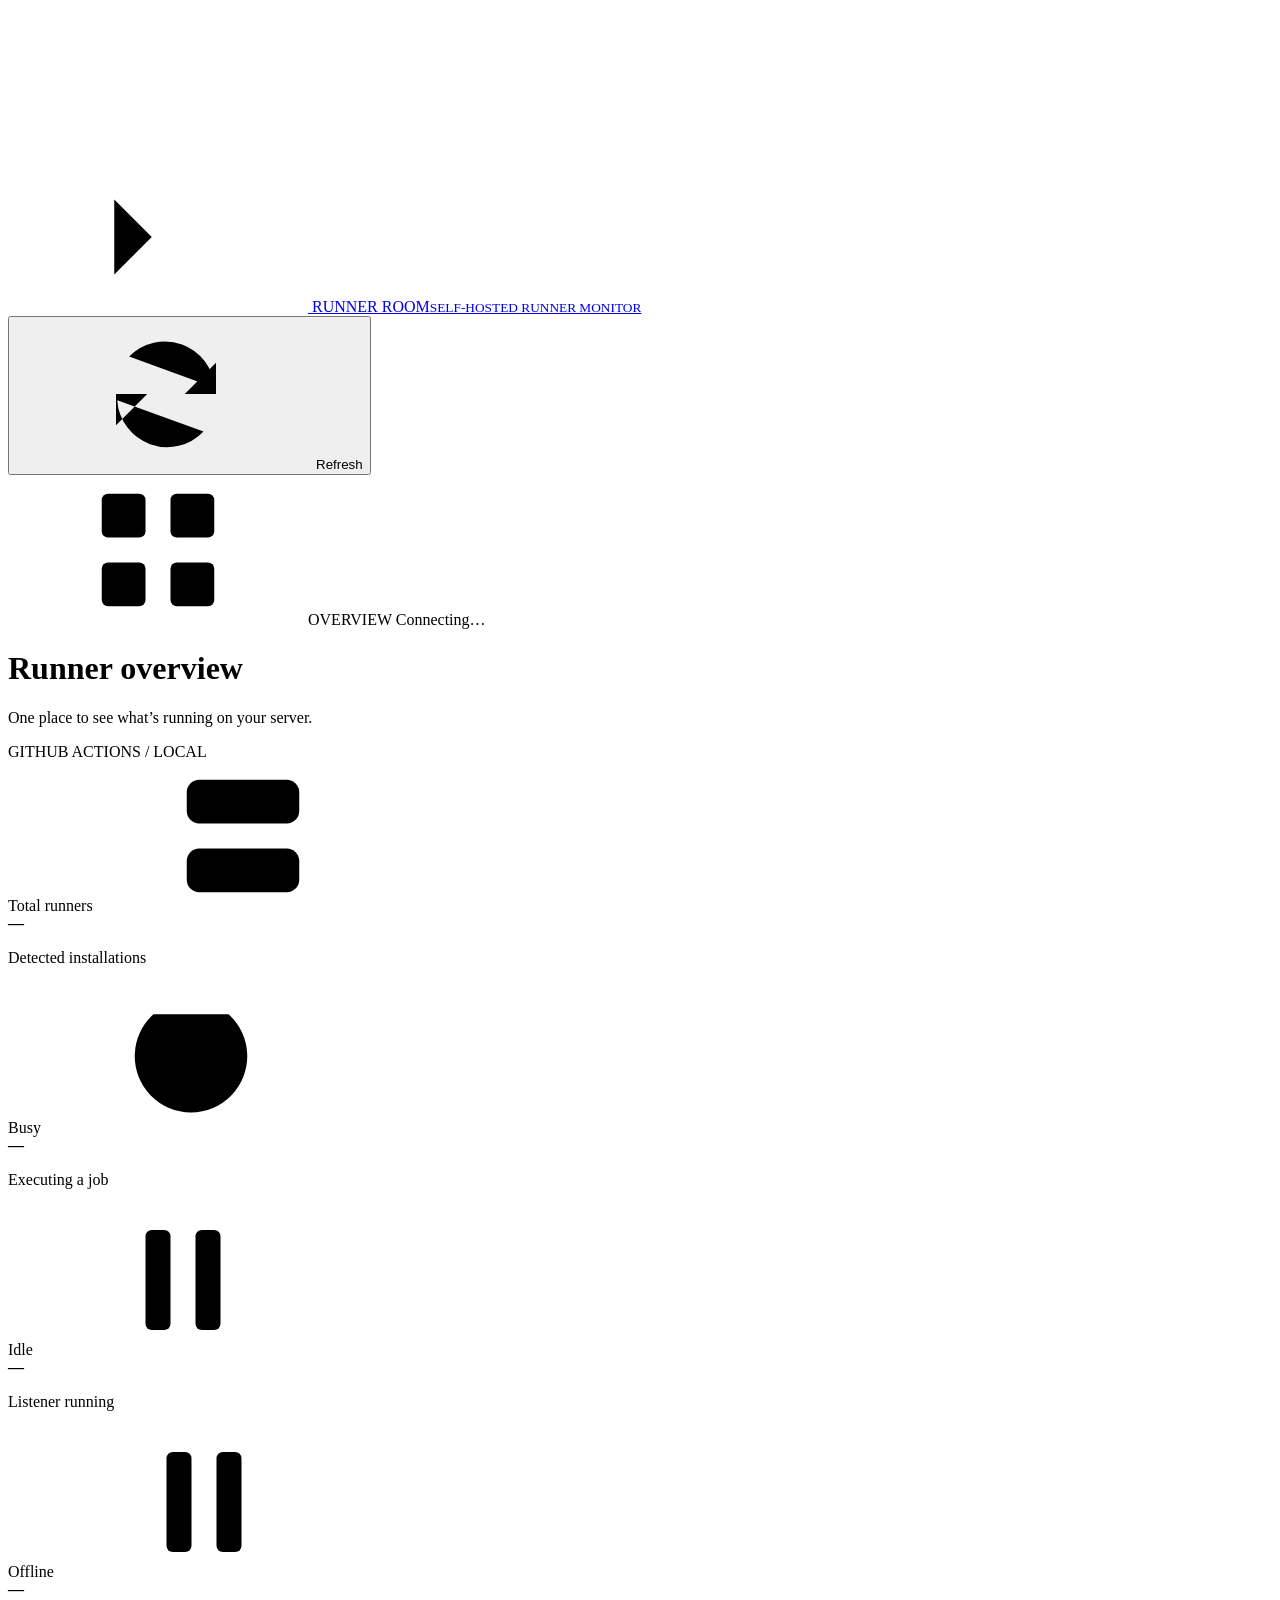
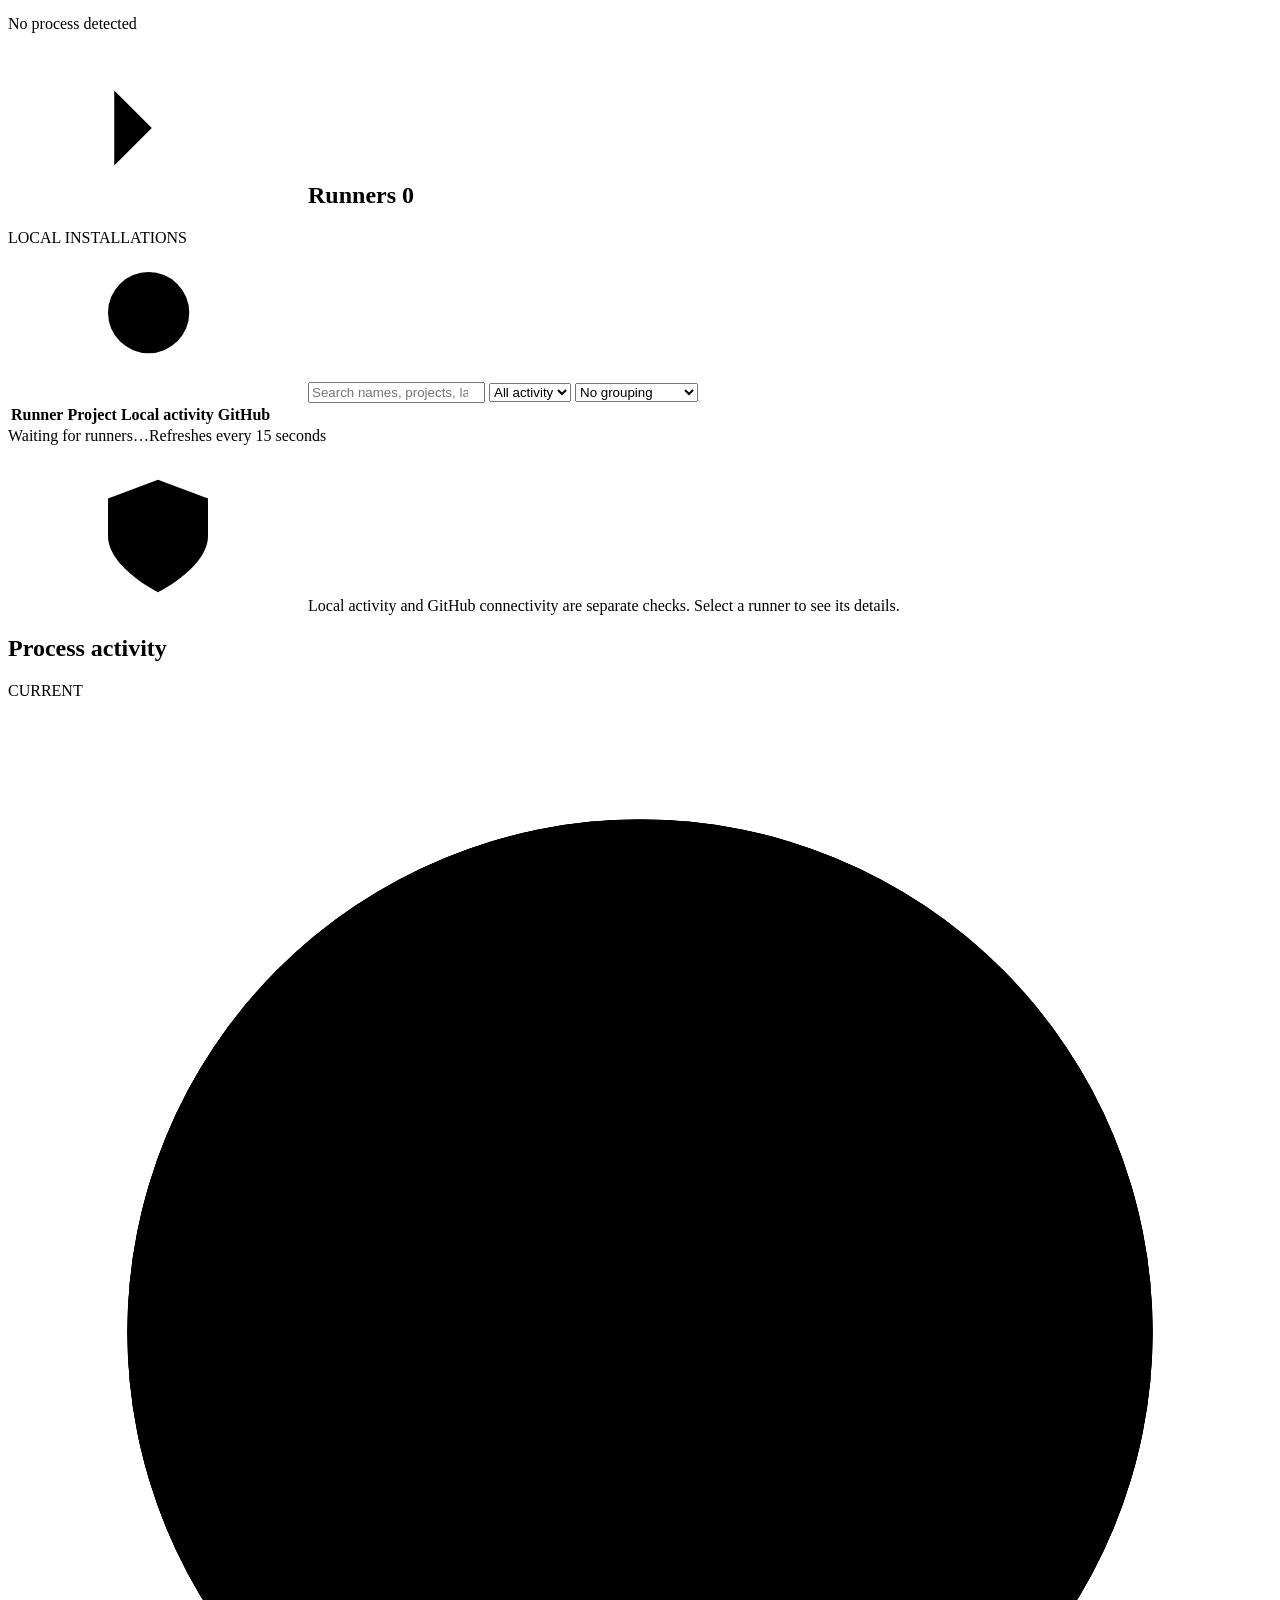
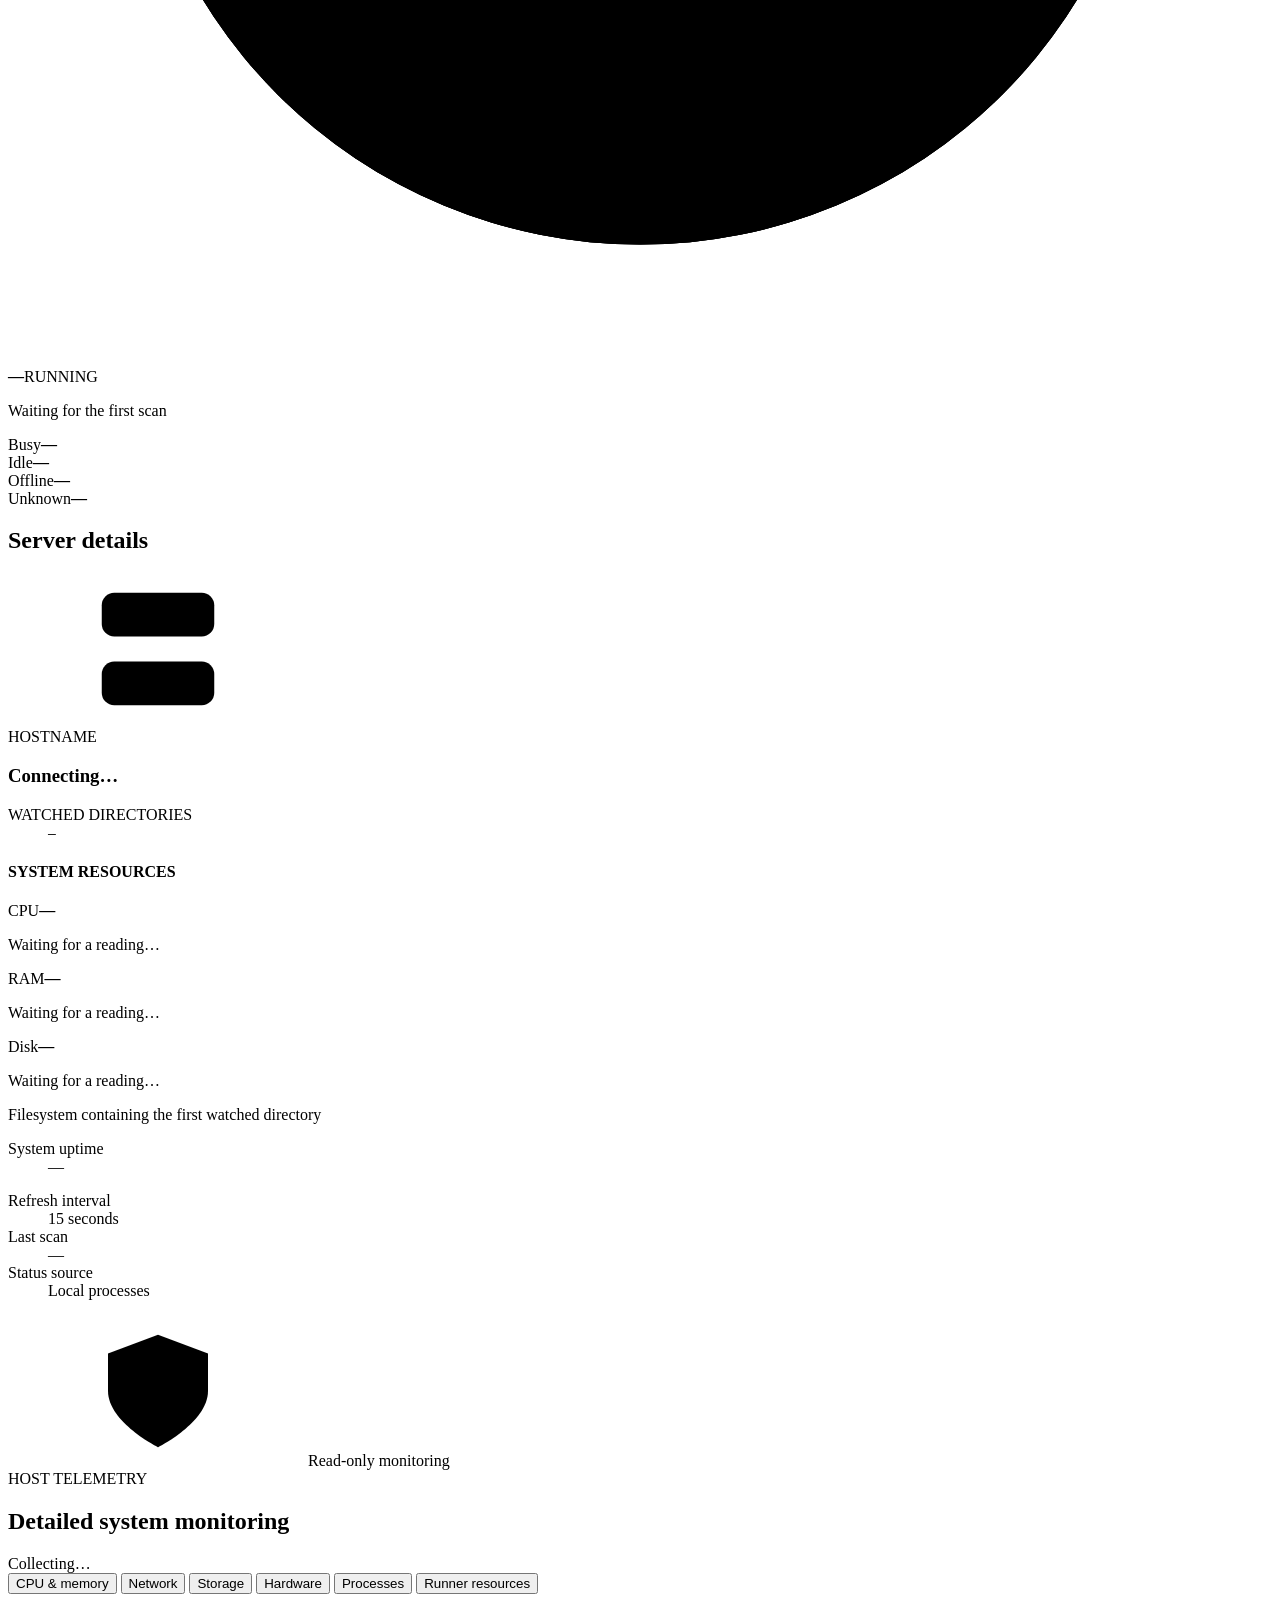
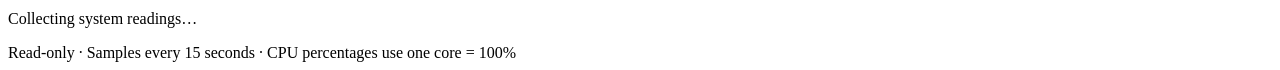
==== wwwroot/index.html @ eabfc3e0 "Detailed system monitoring" ====
<!doctype html>
<html lang="en" data-theme="dark">
<head>
  <meta charset="utf-8">
  <meta name="viewport" content="width=device-width, initial-scale=1">
  <title>Runner Room</title>
  <link rel="icon" href="data:image/svg+xml,%3Csvg xmlns='http://www.w3.org/2000/svg' viewBox='0 0 32 32'%3E%3Crect width='32' height='32' rx='6' fill='%232c8cff'/%3E%3Cpath d='m9 10 6 6-6 6m8 0h7' fill='none' stroke='white' stroke-width='2'/%3E%3C/svg%3E">
  <script src="/theme.js"></script>
  <link rel="stylesheet" href="/app.css">
  <script src="/app.js" defer></script>
</head>
<body>
  <svg class="icon-definitions" aria-hidden="true" xmlns="http://www.w3.org/2000/svg">
    <symbol id="icon-terminal" viewBox="0 0 24 24"><path d="m5 6 6 6-6 6m9 0h5"/></symbol>
    <symbol id="icon-grid" viewBox="0 0 24 24"><rect x="3" y="3" width="7" height="7" rx="1"/><rect x="14" y="3" width="7" height="7" rx="1"/><rect x="3" y="14" width="7" height="7" rx="1"/><rect x="14" y="14" width="7" height="7" rx="1"/></symbol>
    <symbol id="icon-server" viewBox="0 0 24 24"><rect x="3" y="3" width="18" height="7" rx="2"/><rect x="3" y="14" width="18" height="7" rx="2"/><path d="M7 6.5h.01M7 17.5h.01M16 6.5h2m-2 11h2"/></symbol>
    <symbol id="icon-power" viewBox="0 0 24 24"><path d="M12 2v10m-6-7a9 9 0 1 0 12 0"/></symbol>
    <symbol id="icon-pause" viewBox="0 0 24 24"><rect x="6" y="4" width="4" height="16" rx="1"/><rect x="14" y="4" width="4" height="16" rx="1"/></symbol>
    <symbol id="icon-refresh" viewBox="0 0 24 24"><path d="M20 7v5h-5M4 17v-5h5M6.1 6a8 8 0 0 1 13.7 5M4.2 13A8 8 0 0 0 18 18"/></symbol>
    <symbol id="icon-search" viewBox="0 0 24 24"><circle cx="10.5" cy="10.5" r="6.5"/><path d="m16 16 5 5"/></symbol>
    <symbol id="icon-shield" viewBox="0 0 24 24"><path d="m12 3 8 3v6c0 5-8 9-8 9s-8-4-8-9V6l8-3Z"/><path d="m8 12 3 3 5-6"/></symbol>
    <symbol id="icon-sun" viewBox="0 0 24 24"><circle cx="12" cy="12" r="4"/><path d="M12 2v2m0 16v2M2 12h2m16 0h2M5 5l1.5 1.5m11 11L19 19M5 19l1.5-1.5m11-11L19 5"/></symbol>
    <symbol id="icon-moon" viewBox="0 0 24 24"><path d="M20.5 13A8.5 8.5 0 0 1 11 3.5 8.5 8.5 0 1 0 20.5 13Z"/></symbol>
  </svg>
  <header class="topbar">
    <a class="brand" href="/" aria-label="Runner Room home">
      <span class="brand-mark"><svg class="icon" aria-hidden="true"><use href="#icon-terminal"/></svg></span>
      <span>RUNNER ROOM<small>SELF-HOSTED RUNNER MONITOR</small></span>
    </a>
    <div class="topbar-actions">
      <button id="theme-toggle" class="theme-toggle" type="button" hidden>
        <svg class="icon sun" aria-hidden="true"><use href="#icon-sun"/></svg>
        <svg class="icon moon" aria-hidden="true"><use href="#icon-moon"/></svg>
        <span id="theme-label">Light theme</span>
      </button>
      <button id="refresh" class="primary-button" type="button"><svg class="icon" aria-hidden="true"><use href="#icon-refresh"/></svg>Refresh</button>
    </div>
  </header>
  <div class="workspace-bar">
    <span class="workspace-tab"><svg class="icon" aria-hidden="true"><use href="#icon-grid"/></svg>OVERVIEW</span>
    <span class="connection"><i class="dot unknown" id="connection-dot" aria-hidden="true"></i><span id="connection">Connecting…</span></span>
  </div>
  <main>
    <div id="demo" class="notice demo" hidden><strong>DEMO PREVIEW</strong><span>Sample data. Your server will show its own runners here.</span></div>
    <div class="page-heading"><div><h1>Runner overview</h1><p>One place to see what’s running on your server.</p></div><span class="scope-label">GITHUB ACTIONS / LOCAL</span></div>
    <div id="message" class="notice" role="status" hidden></div>
    <div class="dashboard-grid">
      <div class="main-column">
        <section class="summary" aria-label="Runner counts">
          <article class="metric total-metric"><div class="metric-heading"><span>Total runners</span><svg class="icon" aria-hidden="true"><use href="#icon-server"/></svg></div><strong id="total">—</strong><p>Detected installations</p><span class="metric-accent" aria-hidden="true"></span></article>
          <article class="metric busy-metric"><div class="metric-heading"><span>Busy</span><svg class="icon" aria-hidden="true"><use href="#icon-power"/></svg></div><strong id="busy">—</strong><p><i class="dot busy" aria-hidden="true"></i>Executing a job</p><span class="metric-accent" aria-hidden="true"></span></article>
          <article class="metric on-metric"><div class="metric-heading"><span>Idle</span><svg class="icon" aria-hidden="true"><use href="#icon-pause"/></svg></div><strong id="idle">—</strong><p><i class="dot idle" aria-hidden="true"></i>Listener running</p><span class="metric-accent" aria-hidden="true"></span></article>
          <article class="metric off-metric"><div class="metric-heading"><span>Offline</span><svg class="icon" aria-hidden="true"><use href="#icon-pause"/></svg></div><strong id="offline">—</strong><p><i class="dot offline" aria-hidden="true"></i>No process detected</p><span class="metric-accent" aria-hidden="true"></span></article>
        </section>
        <section class="panel runner-panel" aria-labelledby="runners-title">
          <div class="panel-heading"><h2 id="runners-title"><svg class="icon" aria-hidden="true"><use href="#icon-terminal"/></svg>Runners <span id="count" class="count">0</span></h2><span class="panel-caption">LOCAL INSTALLATIONS</span></div>
          <div class="table-toolbar">
            <label class="search"><svg class="icon" aria-hidden="true"><use href="#icon-search"/></svg><input id="search" type="search" aria-label="Search runners" placeholder="Search names, projects, labels…" autocomplete="off"></label>
            <select id="status-filter" aria-label="Filter runners by status"><option value="all">All activity</option><option value="busy">Busy</option><option value="idle">Idle</option><option value="offline">Offline</option><option value="unknown">Unknown</option></select>
            <select id="group-by" aria-label="Group runners"><option value="none">No grouping</option><option value="repository">By repository</option><option value="organization">By organization</option><option value="host">By machine</option><option value="group">By custom group</option><option value="runnerGroup">By runner group</option></select>
          </div>
          <div class="table-wrap"><table><thead><tr><th scope="col">Runner</th><th scope="col" class="target-column">Project</th><th scope="col">Local activity</th><th scope="col">GitHub</th></tr></thead><tbody id="runners"></tbody></table></div>
          <div id="empty" class="empty" hidden><svg class="icon" aria-hidden="true"><use href="#icon-search"/></svg><h3 id="empty-title">No runners yet</h3><p id="empty-description"></p></div>
          <div class="table-footer"><span id="visible-count">Waiting for runners…</span><span>Refreshes every 15 seconds</span></div>
        </section>
        <p class="status-note"><svg class="icon" aria-hidden="true"><use href="#icon-shield"/></svg>Local activity and GitHub connectivity are separate checks. Select a runner to see its details.</p>
      </div>
      <aside class="side-column" aria-label="Status and server details">
        <section class="panel activity-panel" aria-labelledby="activity-title">
          <div class="panel-heading"><h2 id="activity-title">Process activity</h2><span class="panel-caption">CURRENT</span></div>
          <div class="activity-body">
            <div id="activity-ring" class="activity-ring" role="img" aria-label="Waiting for runner status">
              <svg viewBox="0 0 180 180" aria-hidden="true"><circle class="ring-track" cx="90" cy="90" r="73"/><circle id="ring-on" class="ring-on" cx="90" cy="90" r="73" pathLength="100" stroke-dasharray="0 100"/><circle id="ring-unknown" class="ring-unknown" cx="90" cy="90" r="73" pathLength="100" stroke-dasharray="0 100"/></svg>
              <div class="ring-value"><strong id="activity-percent">—</strong><span>RUNNING</span></div>
            </div>
            <p id="activity-caption">Waiting for the first scan</p>
          </div>
          <div class="status-legend"><div><span><i class="dot busy" aria-hidden="true"></i>Busy</span><strong id="legend-busy">—</strong></div><div><span><i class="dot idle" aria-hidden="true"></i>Idle</span><strong id="legend-idle">—</strong></div><div><span><i class="dot offline" aria-hidden="true"></i>Offline</span><strong id="legend-offline">—</strong></div><div><span><i class="dot unknown" aria-hidden="true"></i>Unknown</span><strong id="legend-unknown">—</strong></div></div>
        </section>
        <section class="panel server-panel" aria-labelledby="server-title">
          <div class="panel-heading"><h2 id="server-title">Server details</h2><svg class="icon" aria-hidden="true"><use href="#icon-server"/></svg></div>
          <div class="server-body">
            <span class="field-label">HOSTNAME</span><h3 id="host">Connecting…</h3>
            <dl><div class="directory-field"><dt>WATCHED DIRECTORIES</dt><dd><code id="root">—</code></dd></div></dl>
            <section class="system-info" aria-labelledby="system-title">
              <h4 id="system-title">SYSTEM RESOURCES</h4>
              <div class="resource">
                <div class="resource-heading"><span>CPU</span><strong id="cpu-value">—</strong></div>
                <progress id="cpu-meter" max="100" value="0" aria-label="CPU usage" hidden></progress>
                <p id="cpu-detail">Waiting for a reading…</p>
              </div>
              <div class="resource">
                <div class="resource-heading"><span>RAM</span><strong id="memory-value">—</strong></div>
                <progress id="memory-meter" max="100" value="0" aria-label="RAM usage" hidden></progress>
                <p id="memory-detail">Waiting for a reading…</p>
              </div>
              <div class="resource">
                <div class="resource-heading"><span>Disk</span><strong id="disk-value">—</strong></div>
                <progress id="disk-meter" max="100" value="0" aria-label="Disk usage" hidden></progress>
                <p id="disk-detail">Waiting for a reading…</p>
                <p id="disk-available"></p>
                <span class="resource-note">Filesystem containing the first watched directory</span>
              </div>
              <dl><div><dt>System uptime</dt><dd id="system-uptime">—</dd></div></dl>
            </section>
            <dl class="monitor-details"><div><dt>Refresh interval</dt><dd>15 seconds</dd></div><div><dt>Last scan</dt><dd id="updated">—</dd></div><div><dt>Status source</dt><dd>Local processes</dd></div></dl>
          </div>
          <div class="server-footer"><svg class="icon" aria-hidden="true"><use href="#icon-shield"/></svg>Read-only monitoring</div>
        </section>
      </aside>
    </div>
    <section class="panel monitoring-panel" aria-labelledby="monitoring-title">
      <div class="panel-heading"><div><span class="field-label">HOST TELEMETRY</span><h2 id="monitoring-title">Detailed system monitoring</h2></div><span id="monitoring-checked" class="panel-caption">Collecting…</span></div>
      <div class="monitor-tabs" role="tablist" aria-label="System metrics">
        <button type="button" role="tab" id="tab-cpu" aria-controls="monitor-cpu" aria-selected="true" data-monitor-tab="cpu">CPU &amp; memory</button>
        <button type="button" role="tab" id="tab-network" aria-controls="monitor-network" aria-selected="false" tabindex="-1" data-monitor-tab="network">Network</button>
        <button type="button" role="tab" id="tab-storage" aria-controls="monitor-storage" aria-selected="false" tabindex="-1" data-monitor-tab="storage">Storage</button>
        <button type="button" role="tab" id="tab-hardware" aria-controls="monitor-hardware" aria-selected="false" tabindex="-1" data-monitor-tab="hardware">Hardware</button>
        <button type="button" role="tab" id="tab-processes" aria-controls="monitor-processes" aria-selected="false" tabindex="-1" data-monitor-tab="processes">Processes</button>
        <button type="button" role="tab" id="tab-runner-resources" aria-controls="monitor-runner-resources" aria-selected="false" tabindex="-1" data-monitor-tab="runner-resources">Runner resources</button>
      </div>
      <p id="monitoring-warning" class="monitor-warning" role="status" hidden></p>
      <div id="monitor-cpu" class="monitor-content" role="tabpanel" aria-labelledby="tab-cpu"><p class="detail-hint">Collecting system readings…</p></div>
      <div id="monitor-network" class="monitor-content" role="tabpanel" aria-labelledby="tab-network" hidden></div>
      <div id="monitor-storage" class="monitor-content" role="tabpanel" aria-labelledby="tab-storage" hidden></div>
      <div id="monitor-hardware" class="monitor-content" role="tabpanel" aria-labelledby="tab-hardware" hidden></div>
      <div id="monitor-processes" class="monitor-content" role="tabpanel" aria-labelledby="tab-processes" hidden>
        <div class="process-controls"><label>View <select id="process-view"><option value="applications">Applications</option><option value="processes">Individual processes</option></select></label><label>Sort by <select id="process-sort"><option value="cpu">CPU</option><option value="memory">RAM</option></select></label></div>
        <div id="process-readings"></div>
      </div>
      <div id="monitor-runner-resources" class="monitor-content" role="tabpanel" aria-labelledby="tab-runner-resources" hidden></div>
      <div class="table-footer">Read-only · Samples every 15 seconds · CPU percentages use one core = 100%</div>
    </section>
  </main>
  <dialog id="log-dialog" aria-labelledby="log-title">
    <div class="log-heading"><div><span class="field-label">RUNNER DIAGNOSTICS</span><h2 id="log-title">Runner logs</h2></div><button id="log-close" type="button" class="secondary-button" aria-label="Close logs">Close ✕</button></div>
    <p class="detail-hint log-description">Local listener and worker diagnostics. Multiline payloads are omitted and common secrets are masked. Review before sharing.</p>
    <div class="log-toolbar">
      <label class="log-file-label">Log file<select id="log-file"><option value="">Follow current / latest</option></select></label>
      <label>Search<input id="log-search" type="search" placeholder="Find in this excerpt…"></label>
      <label>Level<select id="log-level"><option value="all">All levels</option><option value="warnings">Warnings + errors</option><option value="ERR">Errors</option></select></label>
    </div>
    <div class="log-actions"><button id="log-pause" type="button" class="secondary-button" aria-pressed="false">Pause updates</button><button id="log-refresh" type="button" class="secondary-button">Refresh logs</button><label class="log-follow"><input id="log-follow" type="checkbox" checked> Follow latest lines</label><button id="log-download" type="button" class="secondary-button">Download excerpt</button></div>
    <p id="log-status" class="detail-hint" role="status"></p>
    <div id="log-output" class="log-output" tabindex="0" role="region" aria-label="Diagnostic log excerpt"></div>
    <p id="log-note" class="detail-hint"></p>
  </dialog>
  <script src="/logs.js" defer></script>
  <script src="/monitoring.js" defer></script>
</body>
</html>
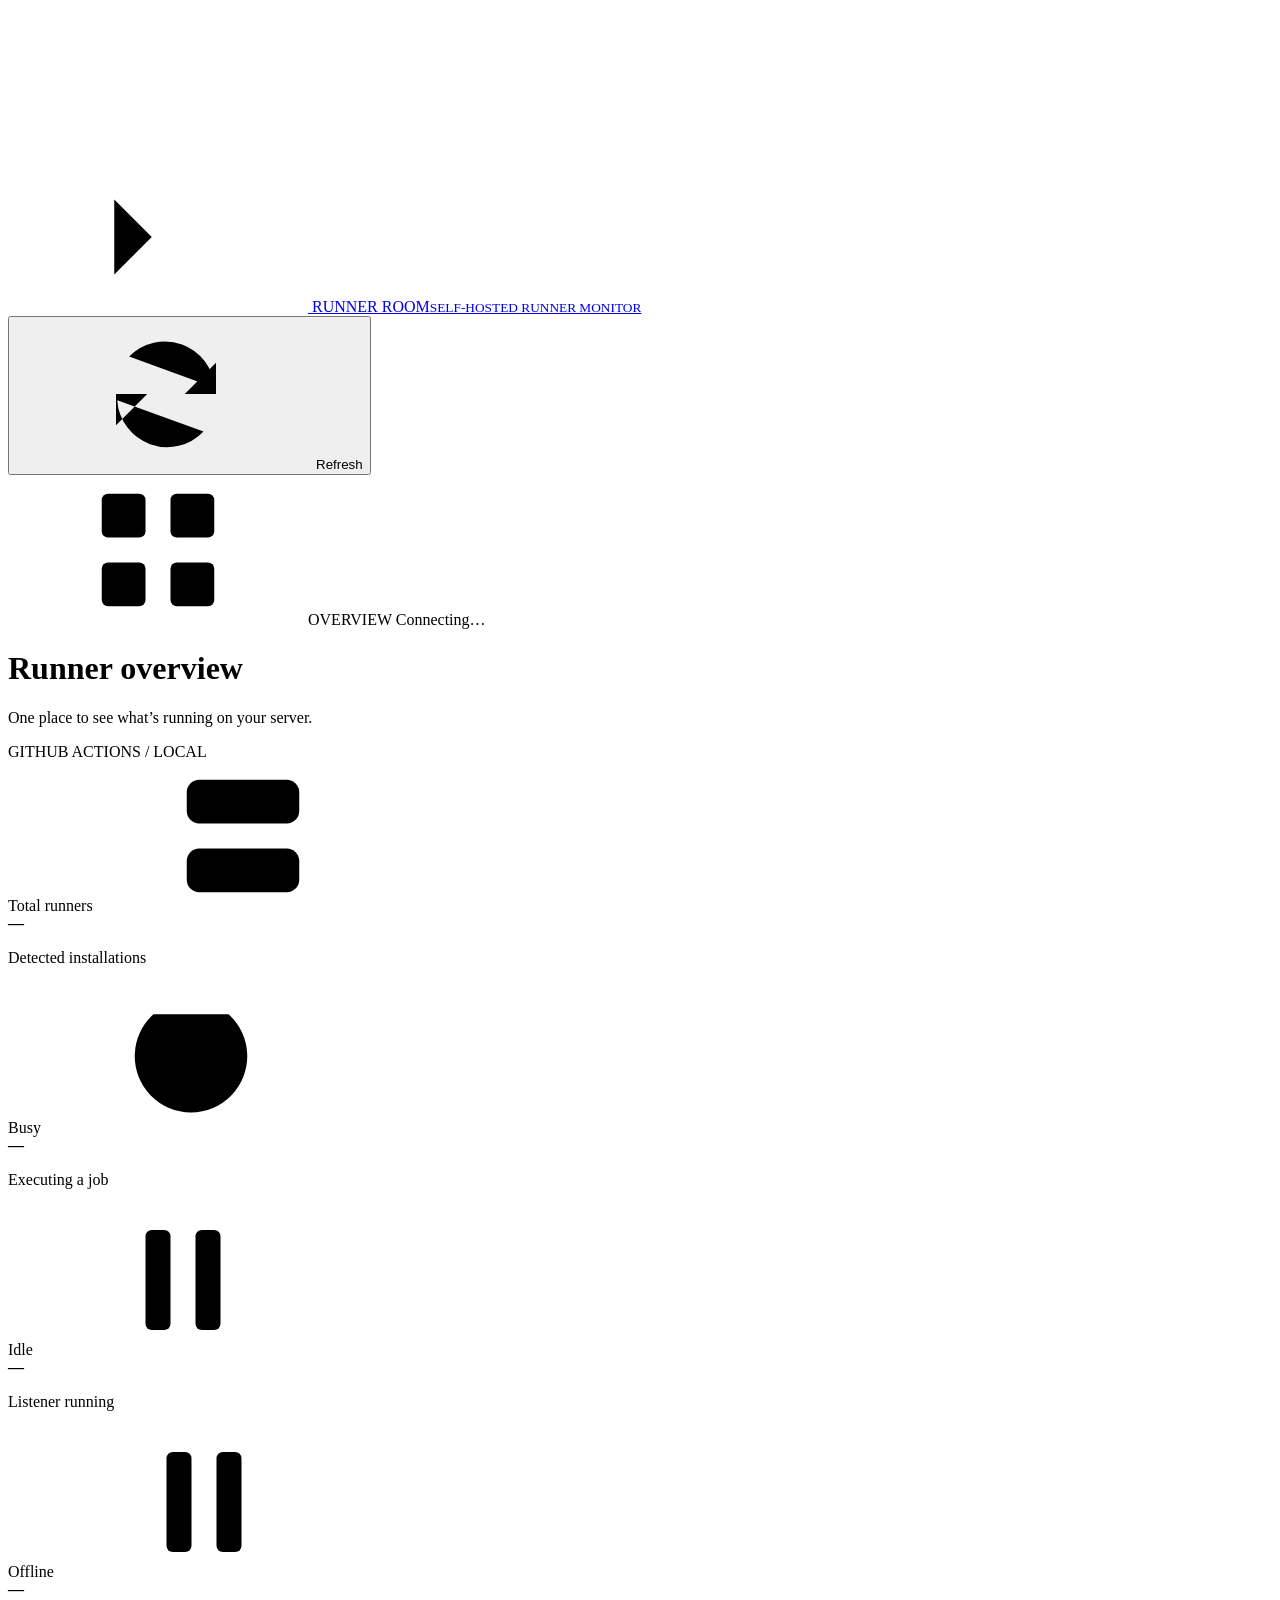
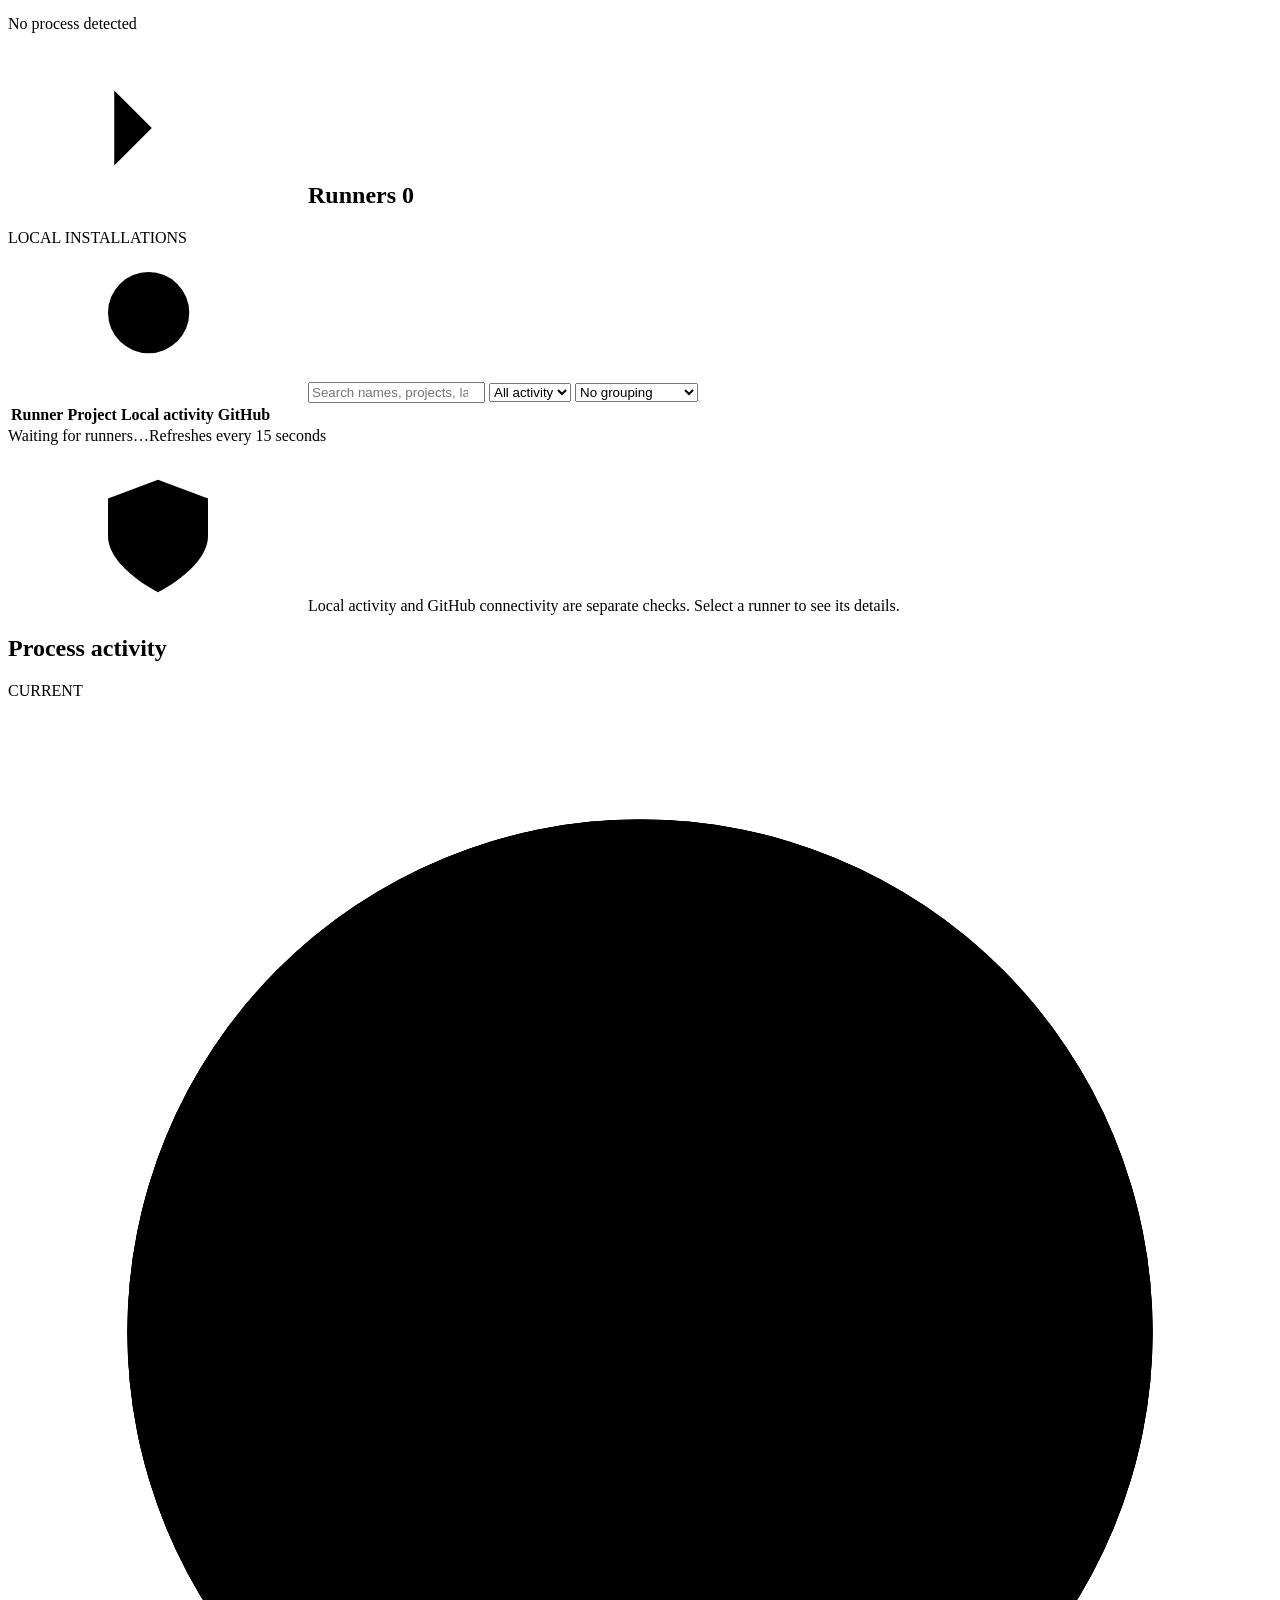
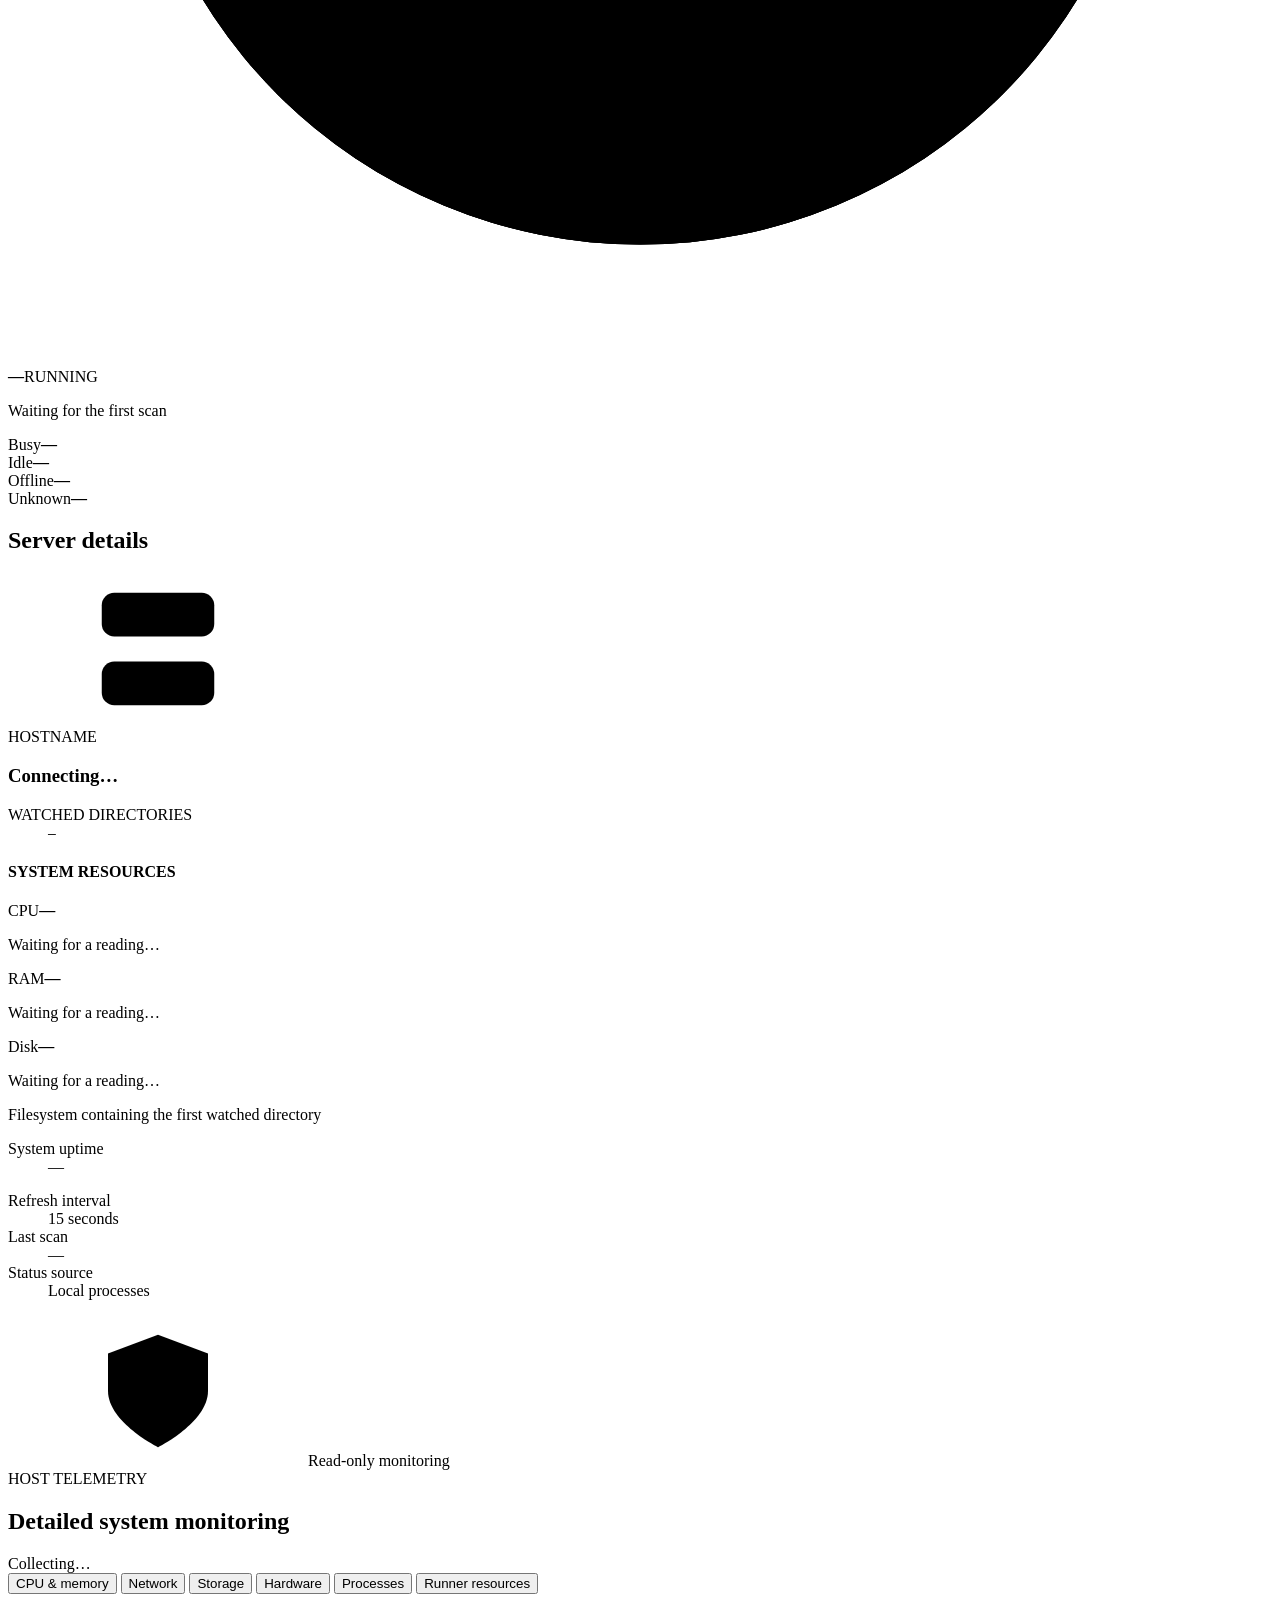
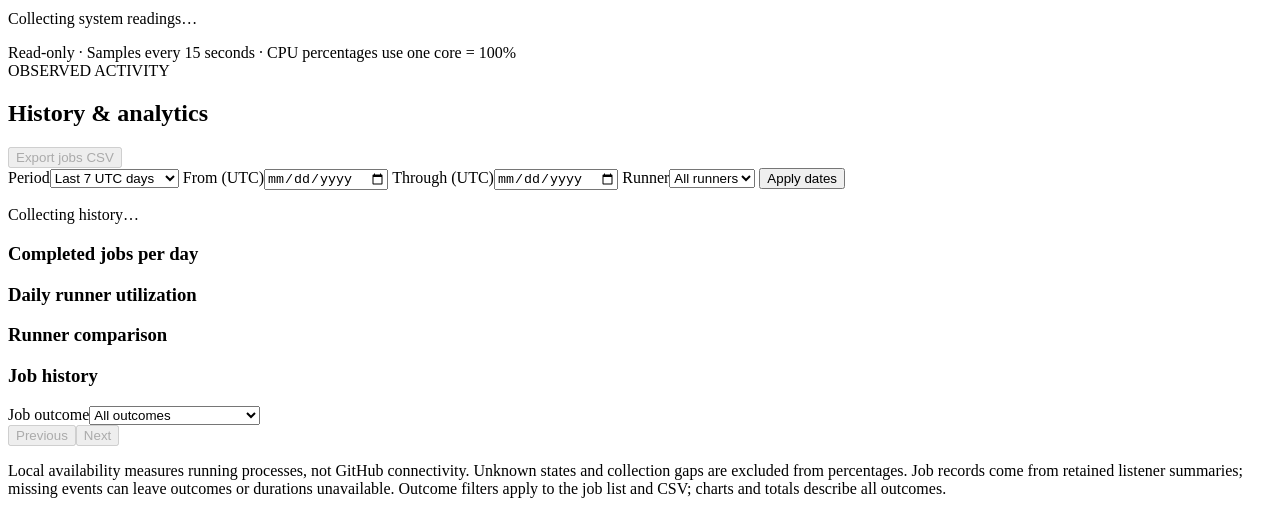
==== commit db0ad54d: "History and analytics" ====
--- a/wwwroot/index.html
+++ b/wwwroot/index.html
@@ -131,6 +131,27 @@
       <div id="monitor-runner-resources" class="monitor-content" role="tabpanel" aria-labelledby="tab-runner-resources" hidden></div>
       <div class="table-footer">Read-only · Samples every 15 seconds · CPU percentages use one core = 100%</div>
     </section>
+    <section class="panel analytics-panel" aria-labelledby="analytics-title">
+      <div class="panel-heading"><div><span class="field-label">OBSERVED ACTIVITY</span><h2 id="analytics-title">History &amp; analytics</h2></div><button id="history-export" class="secondary-button" type="button" disabled>Export jobs CSV</button></div>
+      <form id="history-controls" class="history-controls">
+        <label>Period<select id="history-period"><option value="7">Last 7 UTC days</option><option value="1">Today (UTC)</option><option value="30">Last 30 UTC days</option><option value="custom">Custom</option></select></label>
+        <label>From (UTC)<input type="date" id="history-from" required></label>
+        <label>Through (UTC)<input type="date" id="history-to" required></label>
+        <label>Runner<select id="history-runner"><option value="">All runners</option></select></label>
+        <button class="secondary-button" type="submit">Apply dates</button>
+      </form>
+      <p id="history-message" class="monitor-warning" role="status" hidden></p>
+      <div class="monitor-content">
+        <p id="history-coverage" class="detail-hint">Collecting history…</p>
+        <div id="history-summary" class="history-summary"></div>
+        <div class="history-charts"><section><h3 class="monitor-subheading">Completed jobs per day</h3><div id="history-job-chart" class="history-chart"></div></section><section><h3 class="monitor-subheading">Daily runner utilization</h3><div id="history-utilization-chart" class="history-chart"></div></section></div>
+        <h3 class="monitor-subheading">Runner comparison</h3><div id="history-runners"></div>
+        <div class="history-job-heading"><h3 class="monitor-subheading">Job history</h3><label>Job outcome<select id="history-result"><option value="">All outcomes</option><option>Succeeded</option><option>SucceededWithIssues</option><option>Failed</option><option>Canceled</option><option>Skipped</option><option>Abandoned</option><option value="Incomplete">Completion not observed</option></select></label></div>
+        <div id="history-jobs"></div>
+        <div class="history-pagination"><button id="history-previous" type="button" class="secondary-button" disabled>Previous</button><span id="history-page" class="detail-hint"></span><button id="history-next" type="button" class="secondary-button" disabled>Next</button></div>
+        <p class="detail-hint">Local availability measures running processes, not GitHub connectivity. Unknown states and collection gaps are excluded from percentages. Job records come from retained listener summaries; missing events can leave outcomes or durations unavailable. Outcome filters apply to the job list and CSV; charts and totals describe all outcomes.</p>
+      </div>
+    </section>
   </main>
   <dialog id="log-dialog" aria-labelledby="log-title">
     <div class="log-heading"><div><span class="field-label">RUNNER DIAGNOSTICS</span><h2 id="log-title">Runner logs</h2></div><button id="log-close" type="button" class="secondary-button" aria-label="Close logs">Close ✕</button></div>
@@ -147,5 +168,6 @@
   </dialog>
   <script src="/logs.js" defer></script>
   <script src="/monitoring.js" defer></script>
+  <script src="/history.js" defer></script>
 </body>
 </html>
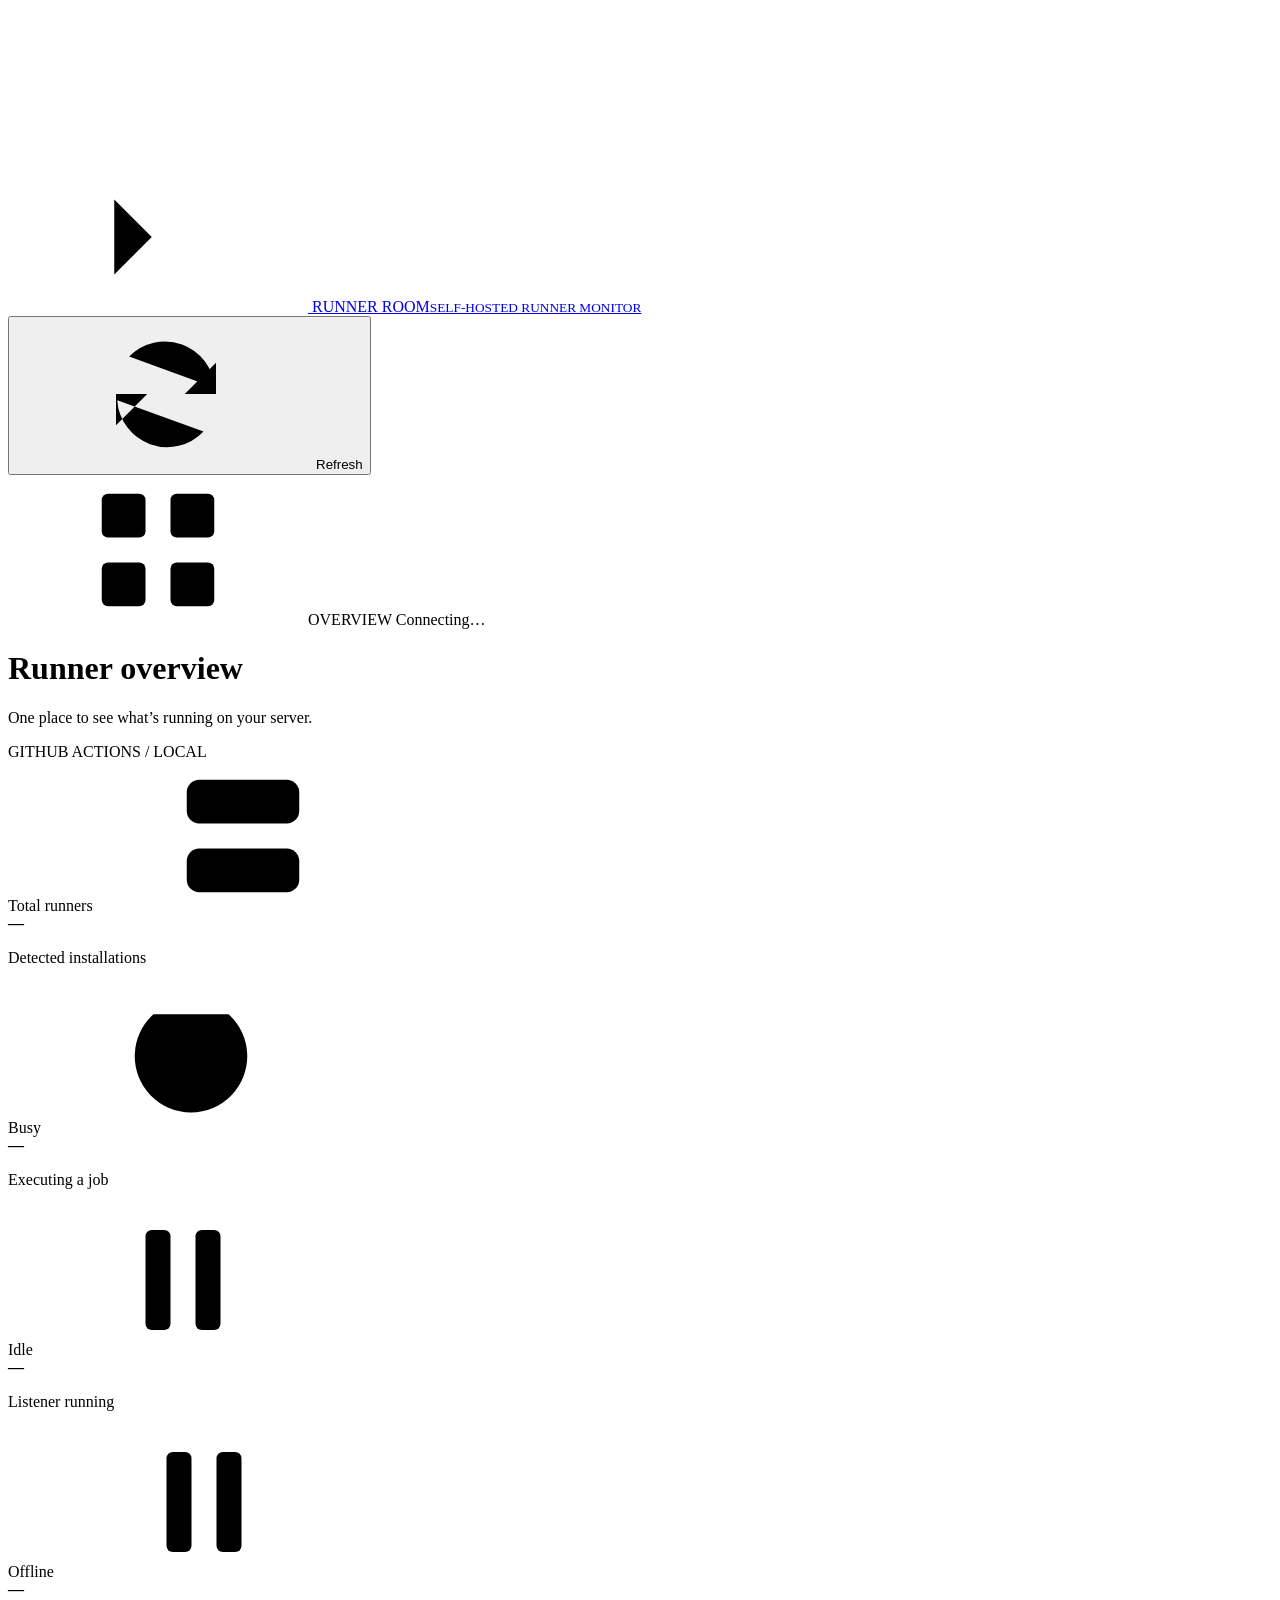
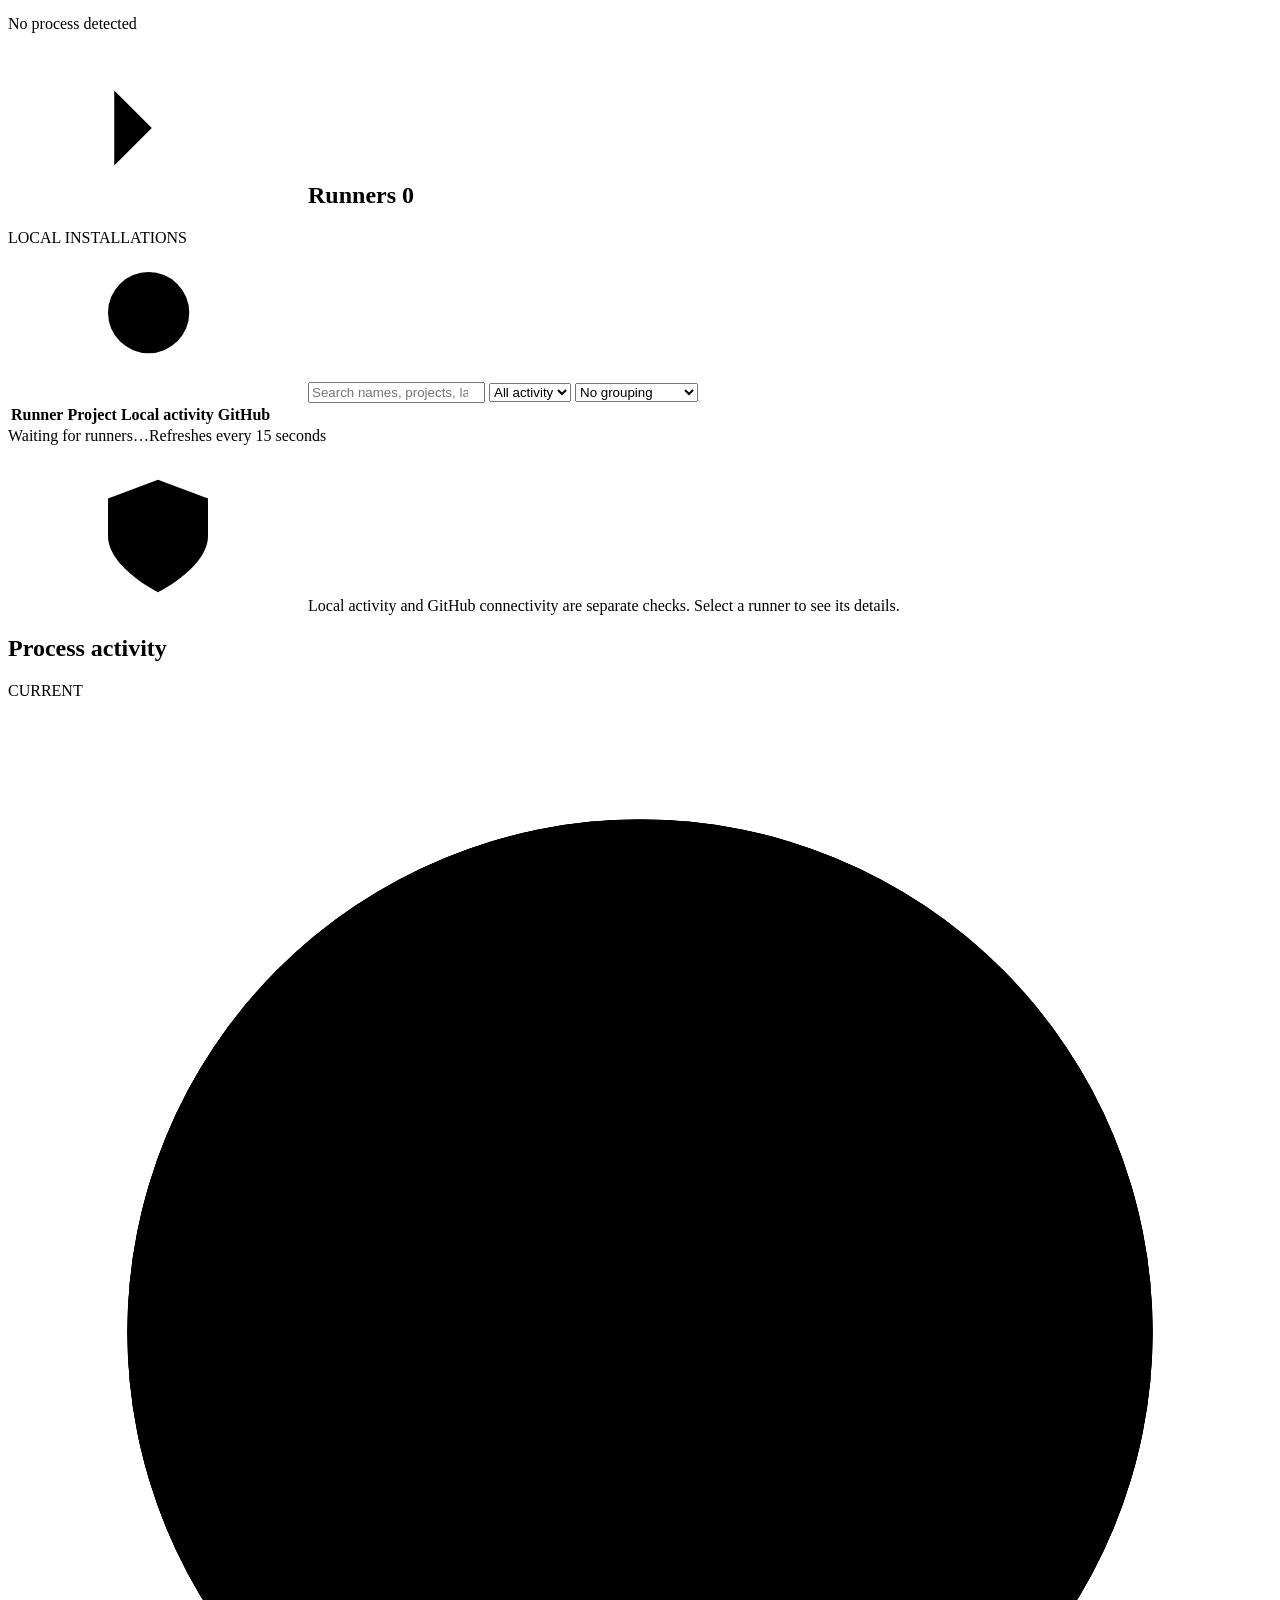
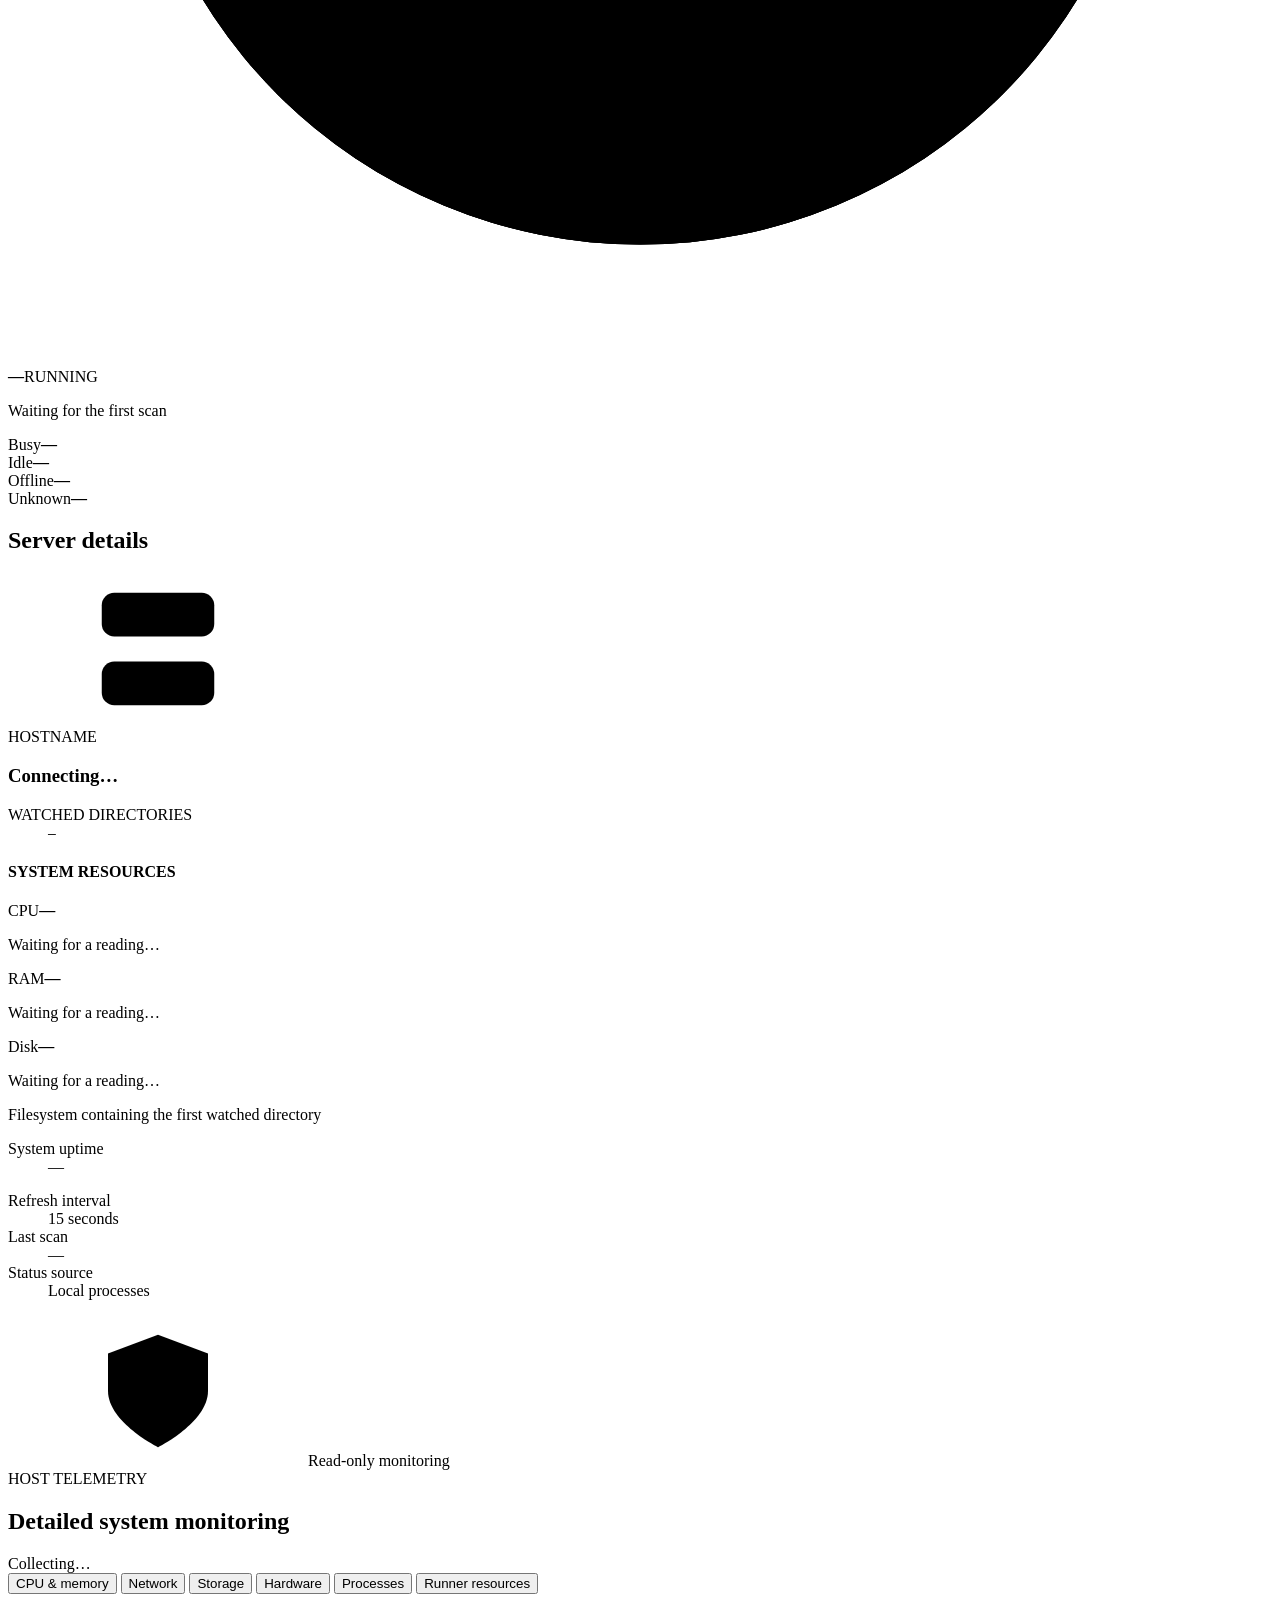
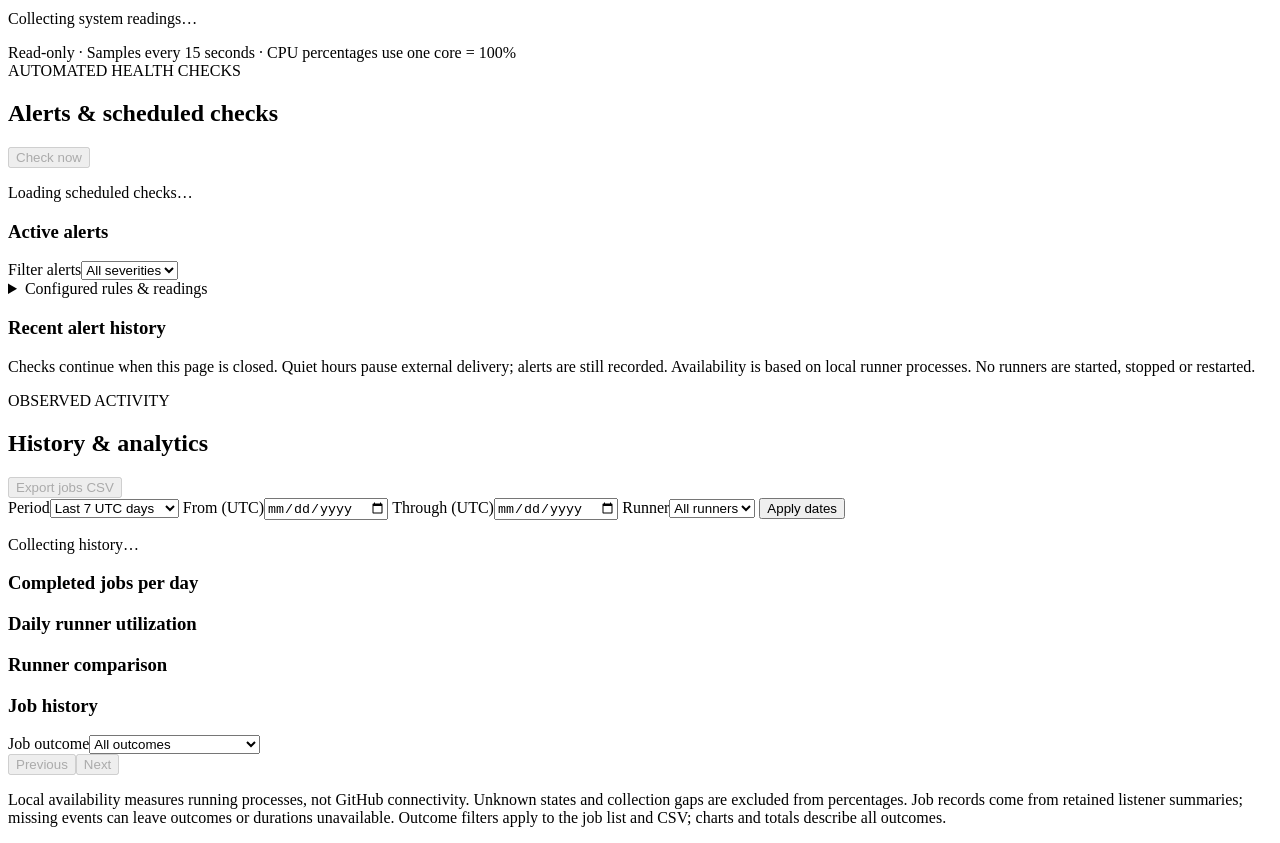
==== commit 43b12e90: "Alerts & scheduled checks" ====
--- a/wwwroot/index.html
+++ b/wwwroot/index.html
@@ -131,6 +131,20 @@
       <div id="monitor-runner-resources" class="monitor-content" role="tabpanel" aria-labelledby="tab-runner-resources" hidden></div>
       <div class="table-footer">Read-only · Samples every 15 seconds · CPU percentages use one core = 100%</div>
     </section>
+    <section class="panel alerts-panel" aria-labelledby="alerts-title">
+      <div class="panel-heading"><div><span class="field-label">AUTOMATED HEALTH CHECKS</span><h2 id="alerts-title">Alerts &amp; scheduled checks</h2></div><button id="alerts-check" class="secondary-button" type="button" disabled>Check now</button></div>
+      <div class="monitor-content">
+        <p id="alerts-warning" class="monitor-warning" role="status" hidden></p>
+        <div id="alerts-summary" class="monitor-grid"></div>
+        <p id="alerts-schedule" class="detail-hint">Loading scheduled checks…</p>
+        <div class="history-job-heading"><h3 class="monitor-subheading">Active alerts</h3><label>Filter alerts<select id="alerts-severity"><option value="">All severities</option><option value="critical">Critical</option><option value="warning">Warning</option></select></label></div>
+        <div id="alerts-active" class="alerts-active" aria-live="polite"></div>
+        <details class="alerts-rules"><summary>Configured rules &amp; readings</summary><div id="alerts-rules"></div><p class="detail-hint">Edit Alerts in the server settings file and restart the service to change rules, thresholds, check frequency or notification delivery. Missing readings never count as healthy.</p></details>
+        <h3 class="monitor-subheading">Recent alert history</h3>
+        <div id="alerts-history"></div>
+        <p class="detail-hint">Checks continue when this page is closed. Quiet hours pause external delivery; alerts are still recorded. Availability is based on local runner processes. No runners are started, stopped or restarted.</p>
+      </div>
+    </section>
     <section class="panel analytics-panel" aria-labelledby="analytics-title">
       <div class="panel-heading"><div><span class="field-label">OBSERVED ACTIVITY</span><h2 id="analytics-title">History &amp; analytics</h2></div><button id="history-export" class="secondary-button" type="button" disabled>Export jobs CSV</button></div>
       <form id="history-controls" class="history-controls">
@@ -169,5 +183,6 @@
   <script src="/logs.js" defer></script>
   <script src="/monitoring.js" defer></script>
   <script src="/history.js" defer></script>
+  <script src="/alerts.js" defer></script>
 </body>
 </html>
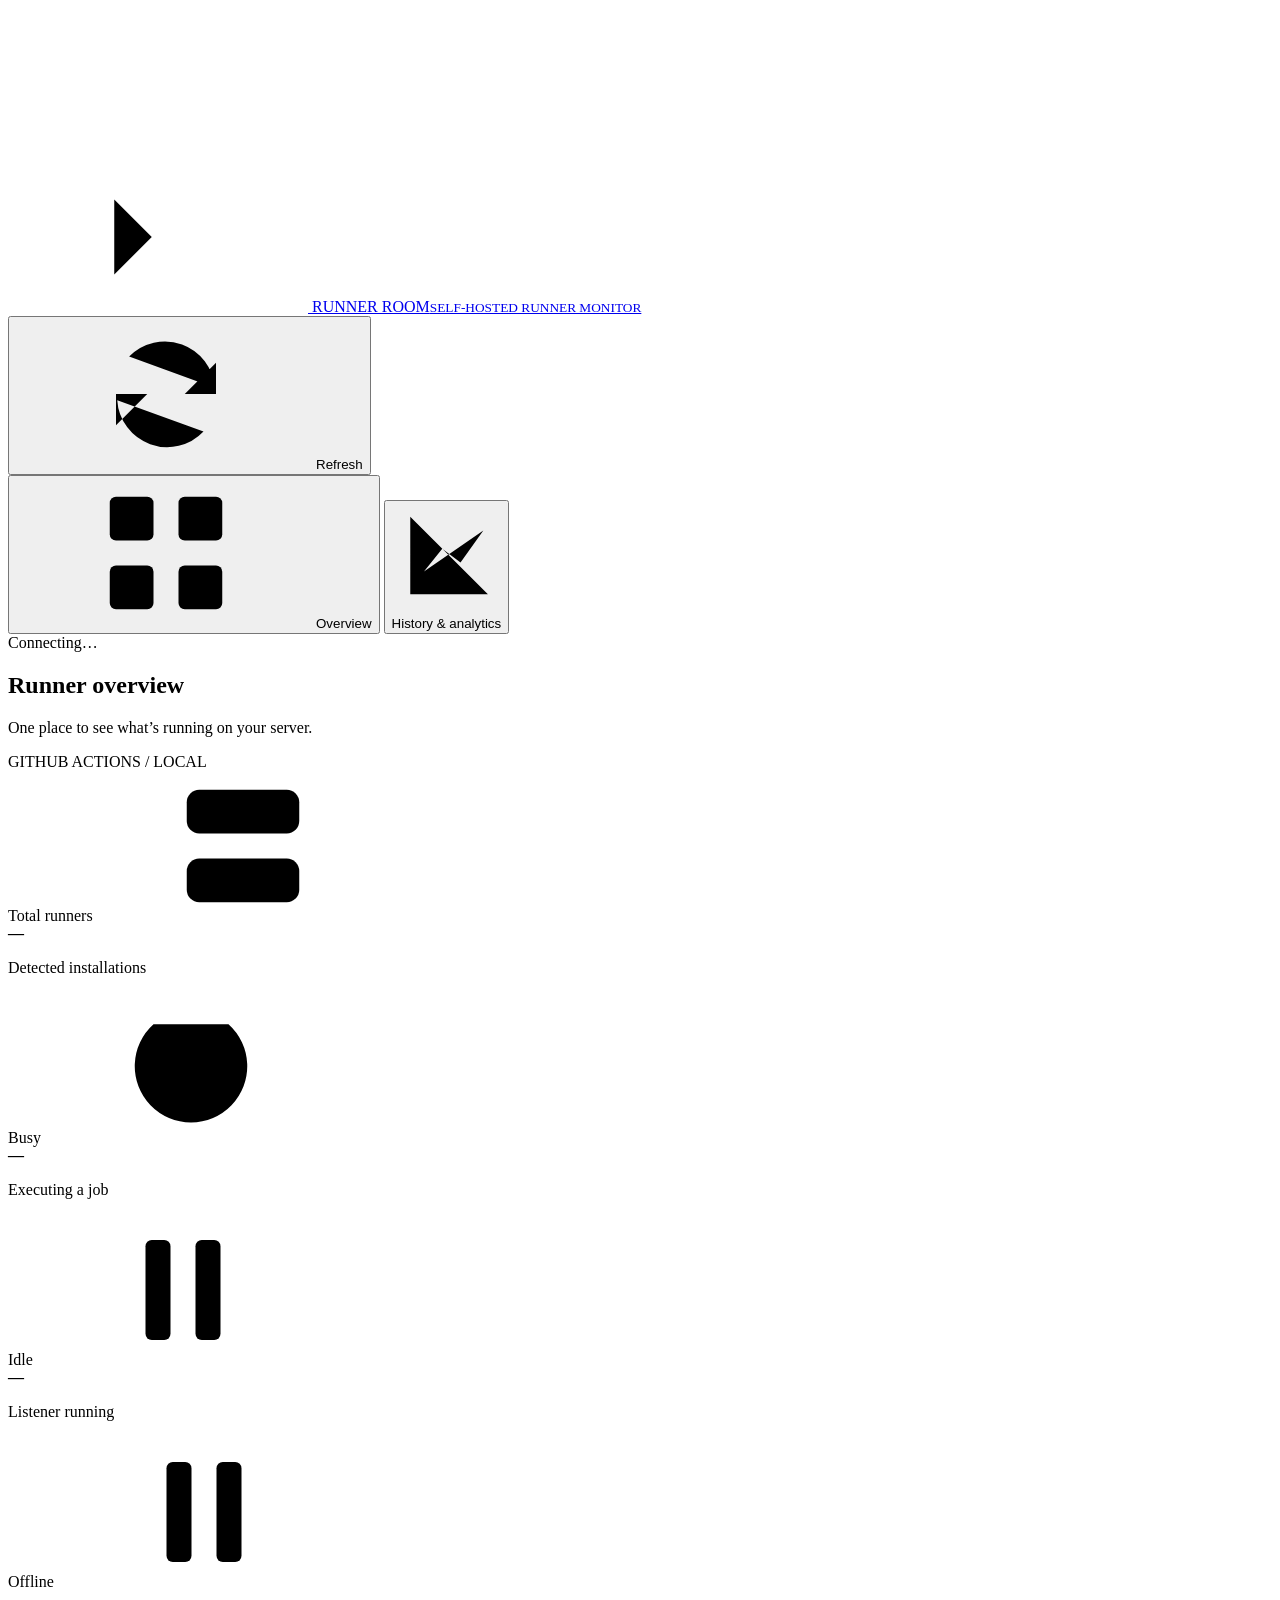
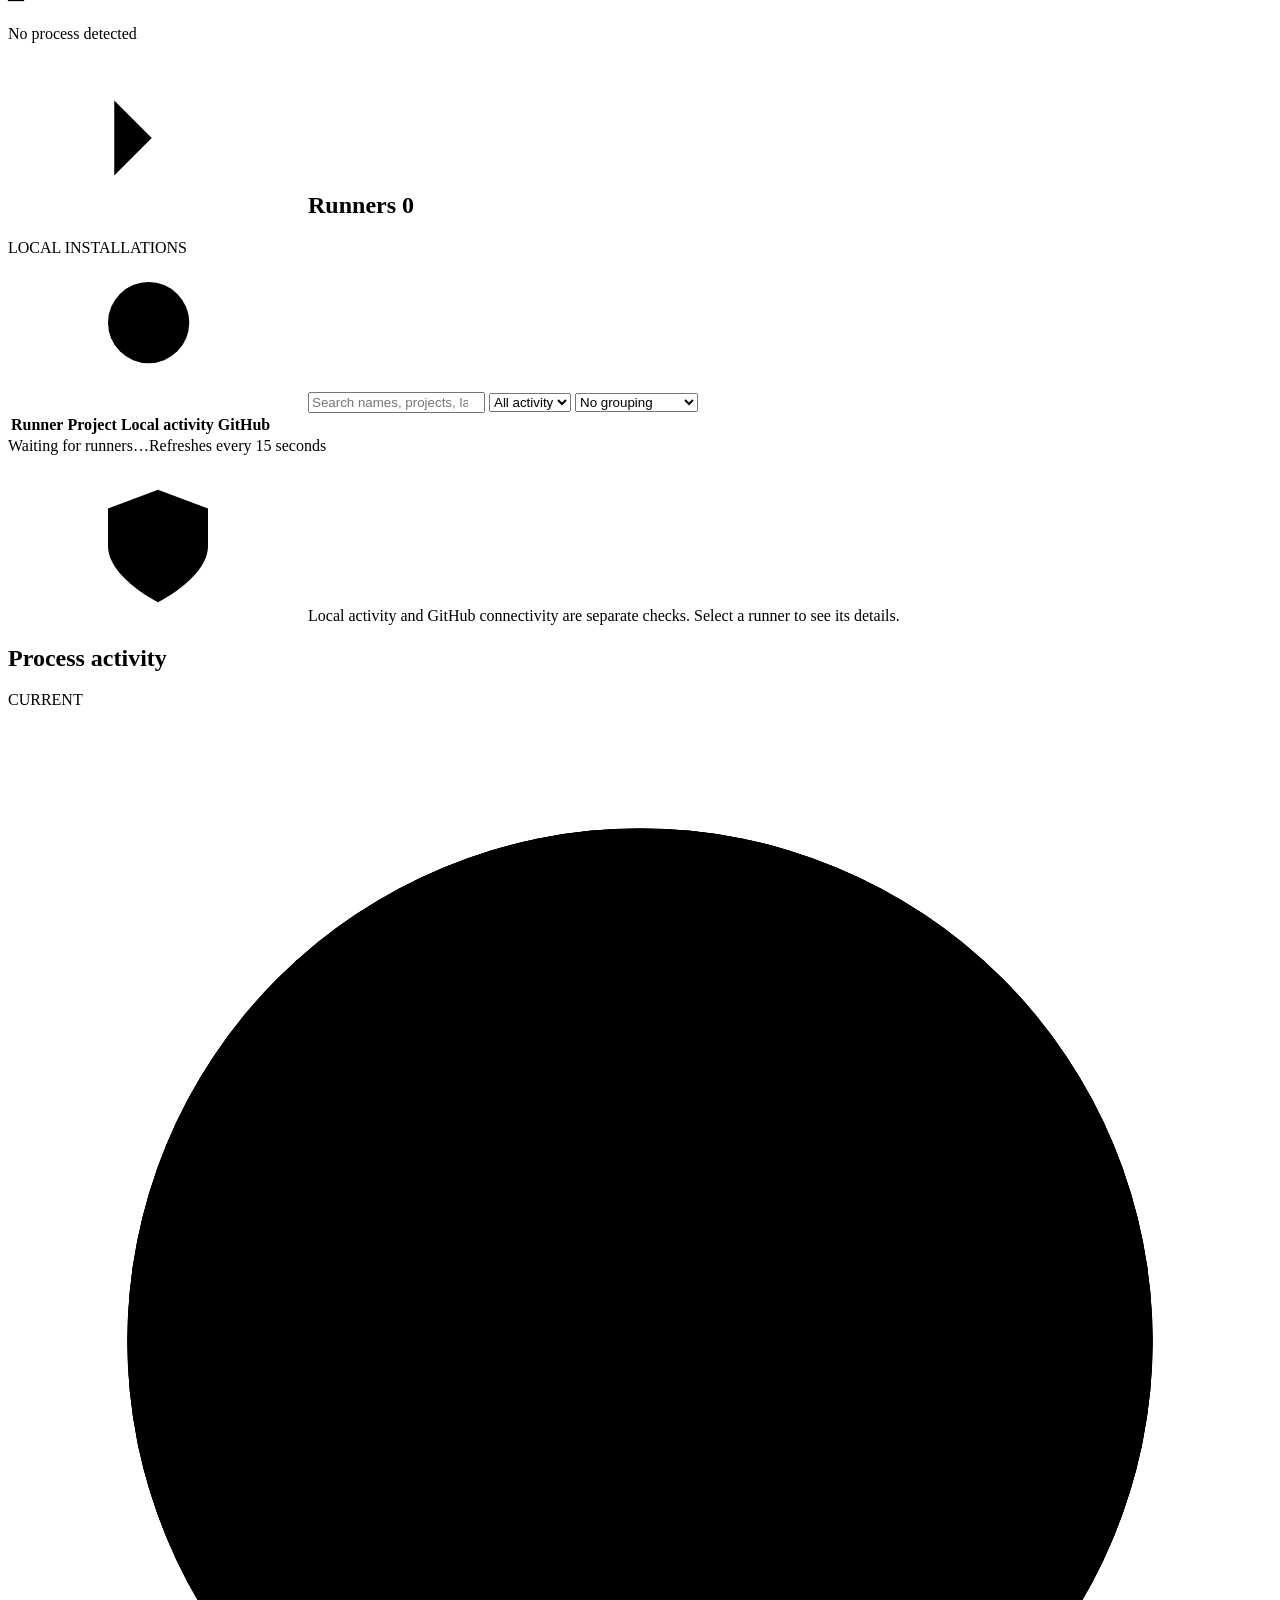
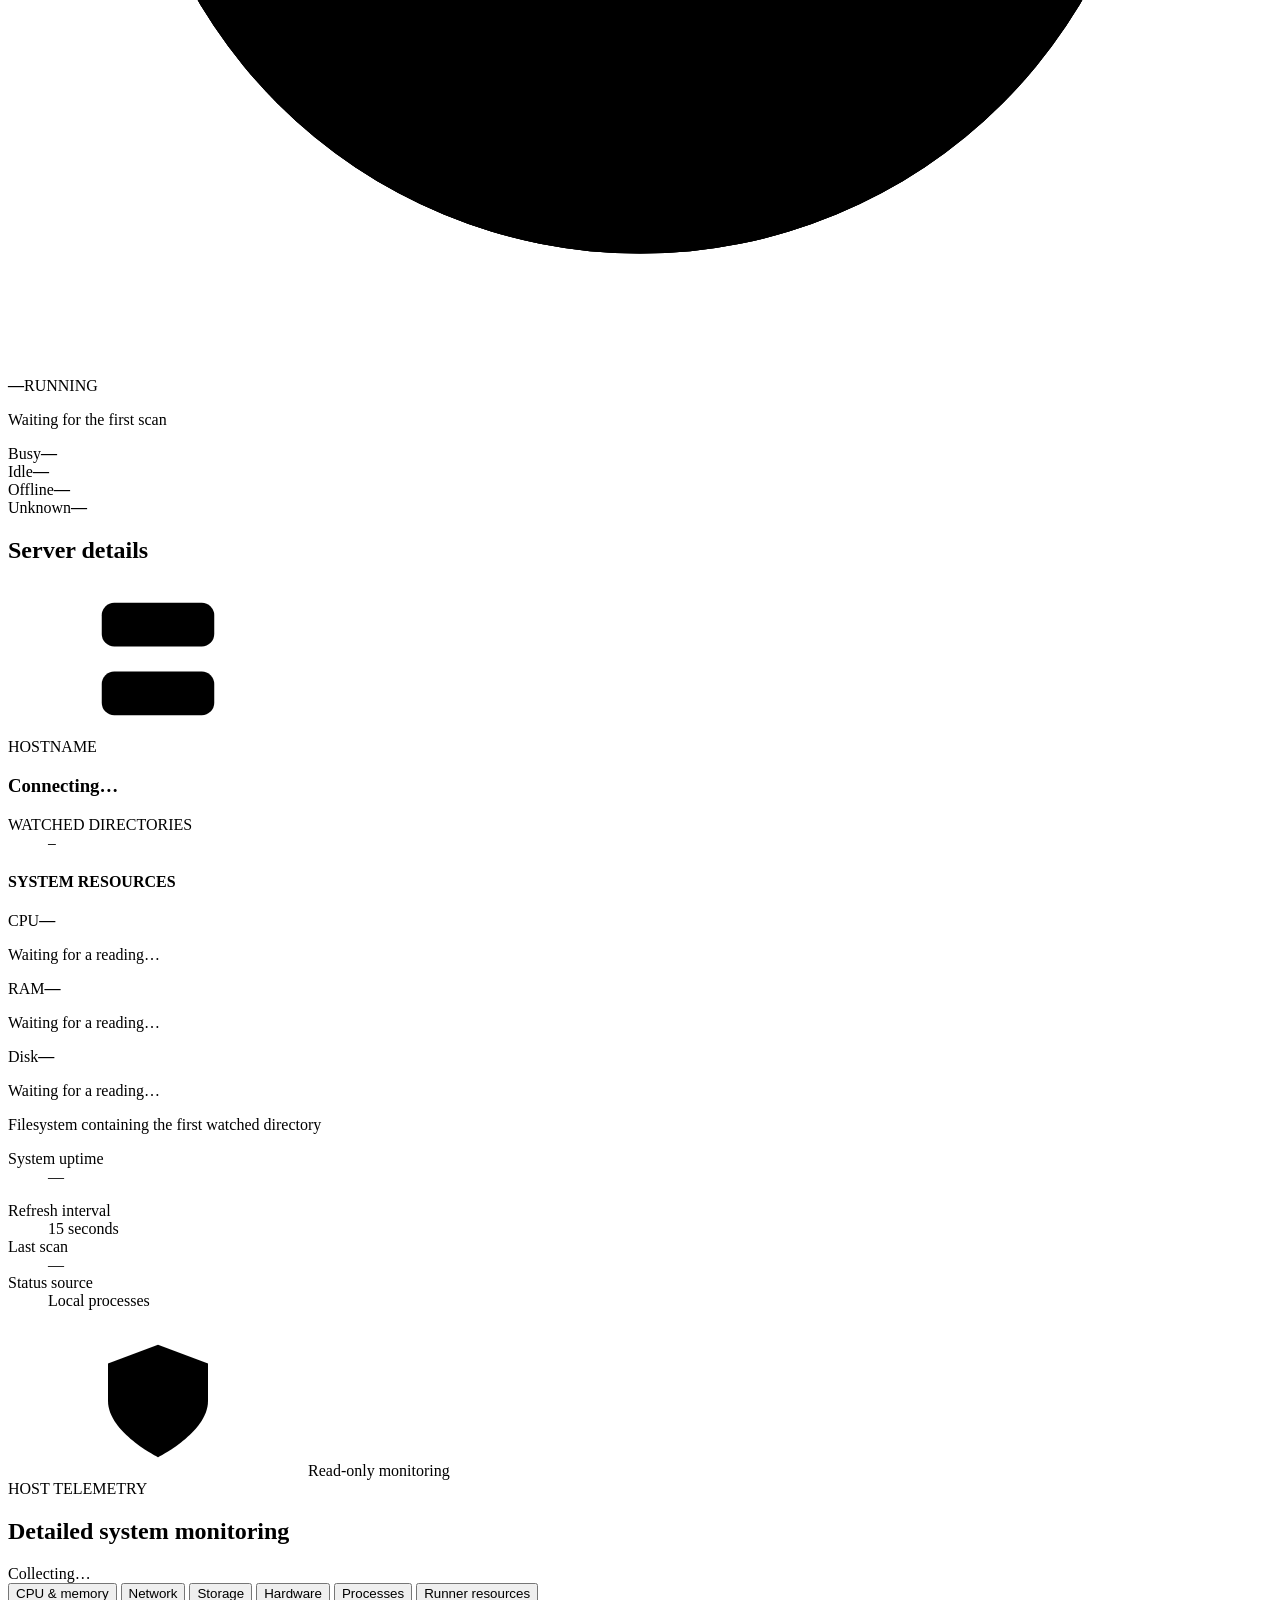
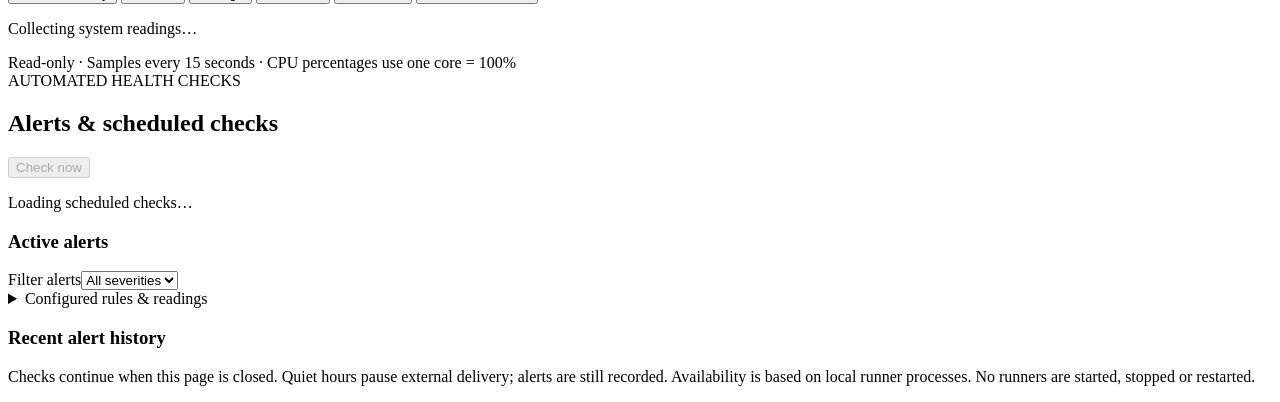
==== commit 34d43562: "History & analytics now has its own tab beside Overview in the workspace bar" ====
--- a/wwwroot/index.html
+++ b/wwwroot/index.html
@@ -37,13 +37,17 @@
     </div>
   </header>
   <div class="workspace-bar">
-    <span class="workspace-tab"><svg class="icon" aria-hidden="true"><use href="#icon-grid"/></svg>OVERVIEW</span>
+    <div class="workspace-tabs" role="tablist" aria-label="Workspace">
+      <button id="workspace-tab-overview" class="workspace-tab" type="button" role="tab" aria-selected="true" aria-controls="workspace-overview" data-workspace="overview"><svg class="icon" aria-hidden="true"><use href="#icon-grid"/></svg>Overview</button>
+      <button id="workspace-tab-history" class="workspace-tab" type="button" role="tab" aria-selected="false" aria-controls="workspace-history" tabindex="-1" data-workspace="history"><svg class="icon" viewBox="0 0 24 24" aria-hidden="true"><path d="M4 3v17h17M7 15l4-5 4 3 5-7"/></svg>History &amp; analytics</button>
+    </div>
     <span class="connection"><i class="dot unknown" id="connection-dot" aria-hidden="true"></i><span id="connection">Connecting…</span></span>
   </div>
   <main>
     <div id="demo" class="notice demo" hidden><strong>DEMO PREVIEW</strong><span>Sample data. Your server will show its own runners here.</span></div>
+    <div id="message" class="notice" role="status" hidden></div>
+    <section id="workspace-overview" role="tabpanel" aria-labelledby="workspace-tab-overview">
     <div class="page-heading"><div><h1>Runner overview</h1><p>One place to see what’s running on your server.</p></div><span class="scope-label">GITHUB ACTIONS / LOCAL</span></div>
-    <div id="message" class="notice" role="status" hidden></div>
     <div class="dashboard-grid">
       <div class="main-column">
         <section class="summary" aria-label="Runner counts">
@@ -145,7 +149,8 @@
         <p class="detail-hint">Checks continue when this page is closed. Quiet hours pause external delivery; alerts are still recorded. Availability is based on local runner processes. No runners are started, stopped or restarted.</p>
       </div>
     </section>
-    <section class="panel analytics-panel" aria-labelledby="analytics-title">
+    </section>
+    <section id="workspace-history" class="panel analytics-panel" role="tabpanel" aria-labelledby="workspace-tab-history" hidden>
       <div class="panel-heading"><div><span class="field-label">OBSERVED ACTIVITY</span><h2 id="analytics-title">History &amp; analytics</h2></div><button id="history-export" class="secondary-button" type="button" disabled>Export jobs CSV</button></div>
       <form id="history-controls" class="history-controls">
         <label>Period<select id="history-period"><option value="7">Last 7 UTC days</option><option value="1">Today (UTC)</option><option value="30">Last 30 UTC days</option><option value="custom">Custom</option></select></label>
@@ -184,5 +189,6 @@
   <script src="/monitoring.js" defer></script>
   <script src="/history.js" defer></script>
   <script src="/alerts.js" defer></script>
+  <script src="/workspace.js" defer></script>
 </body>
 </html>
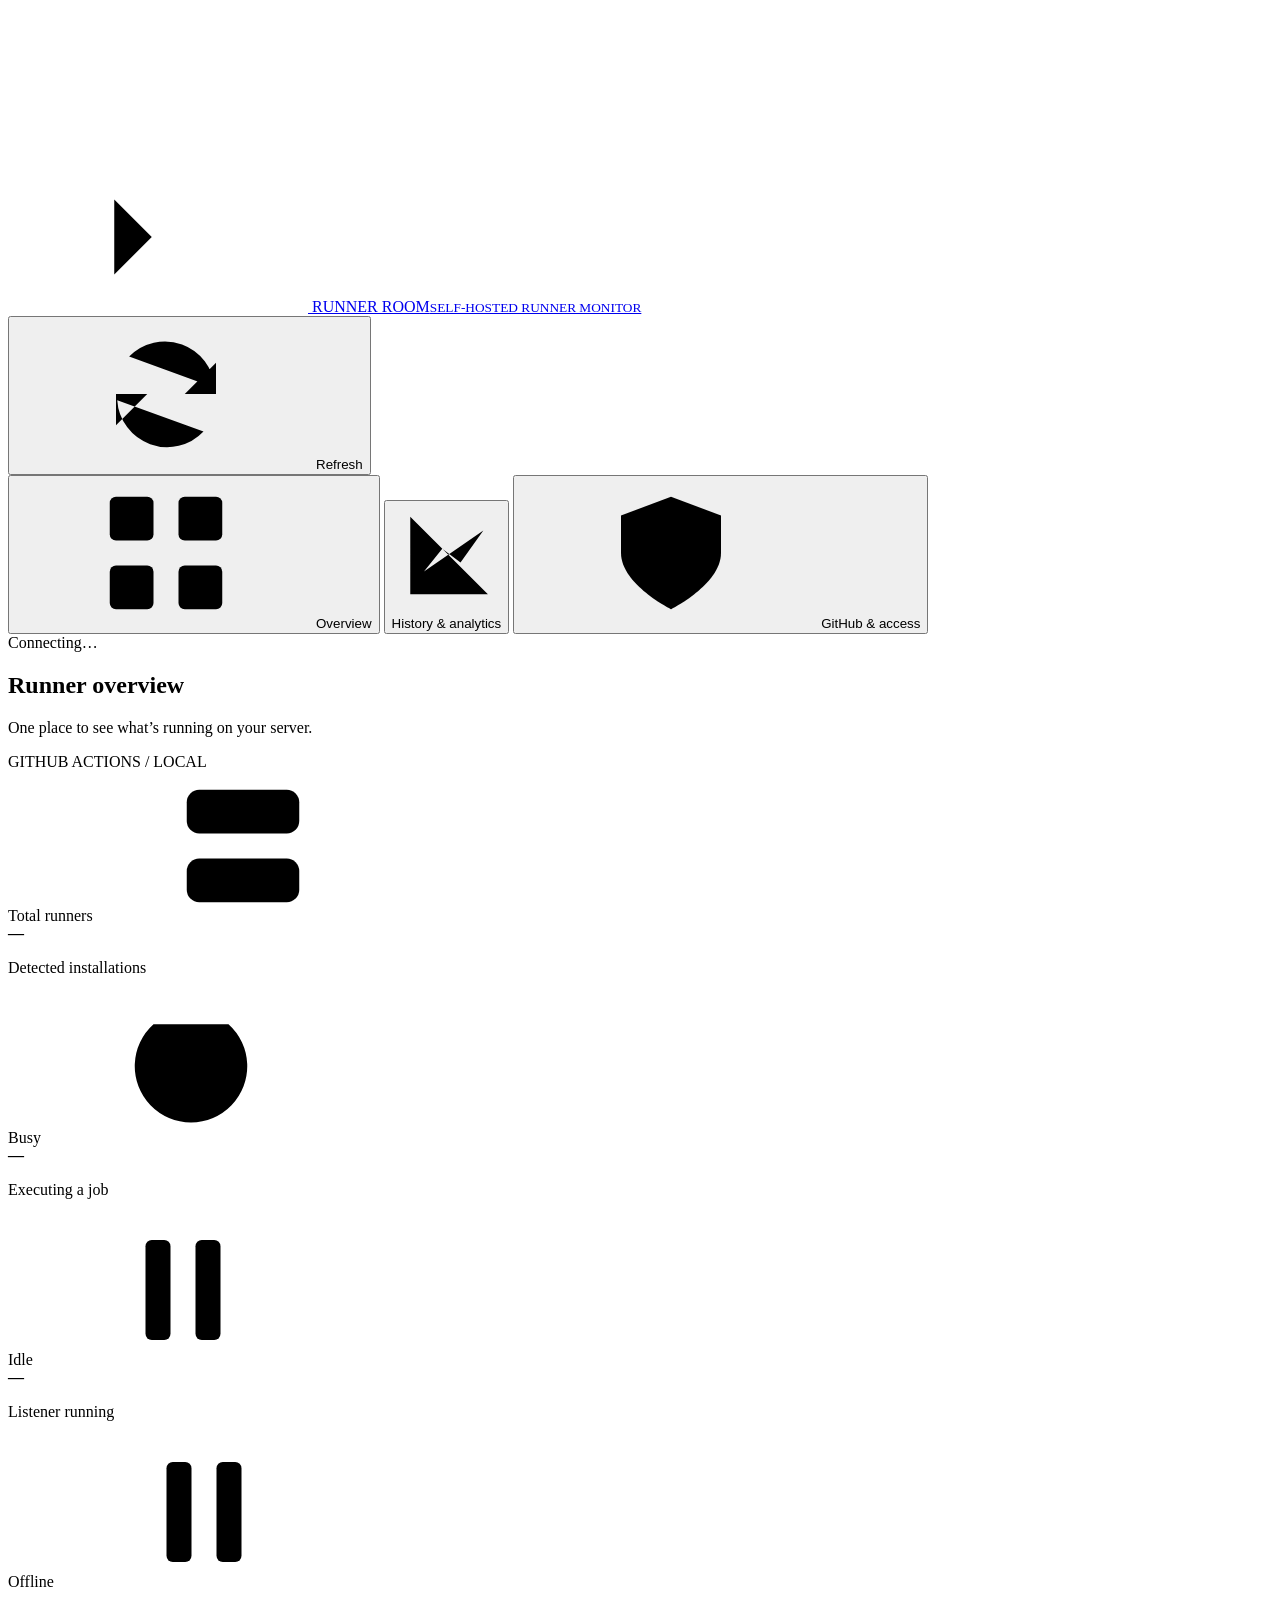
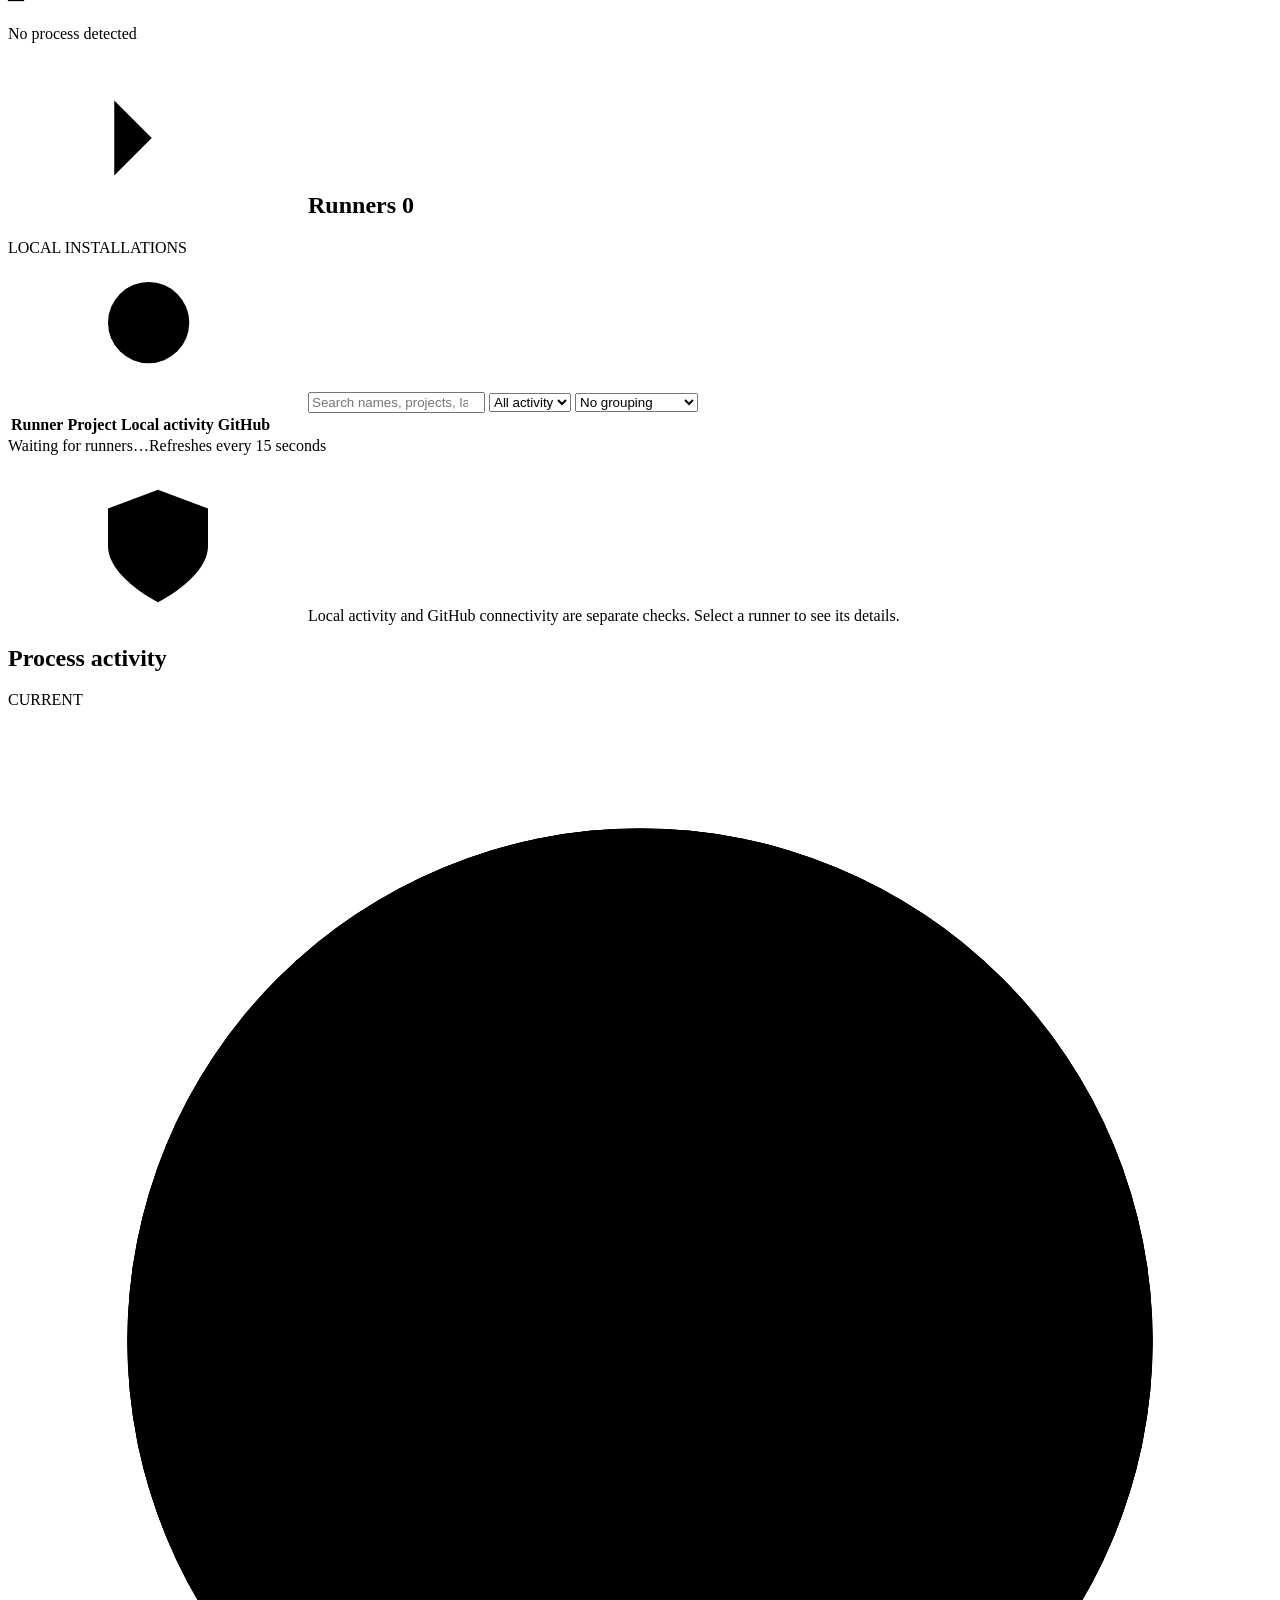
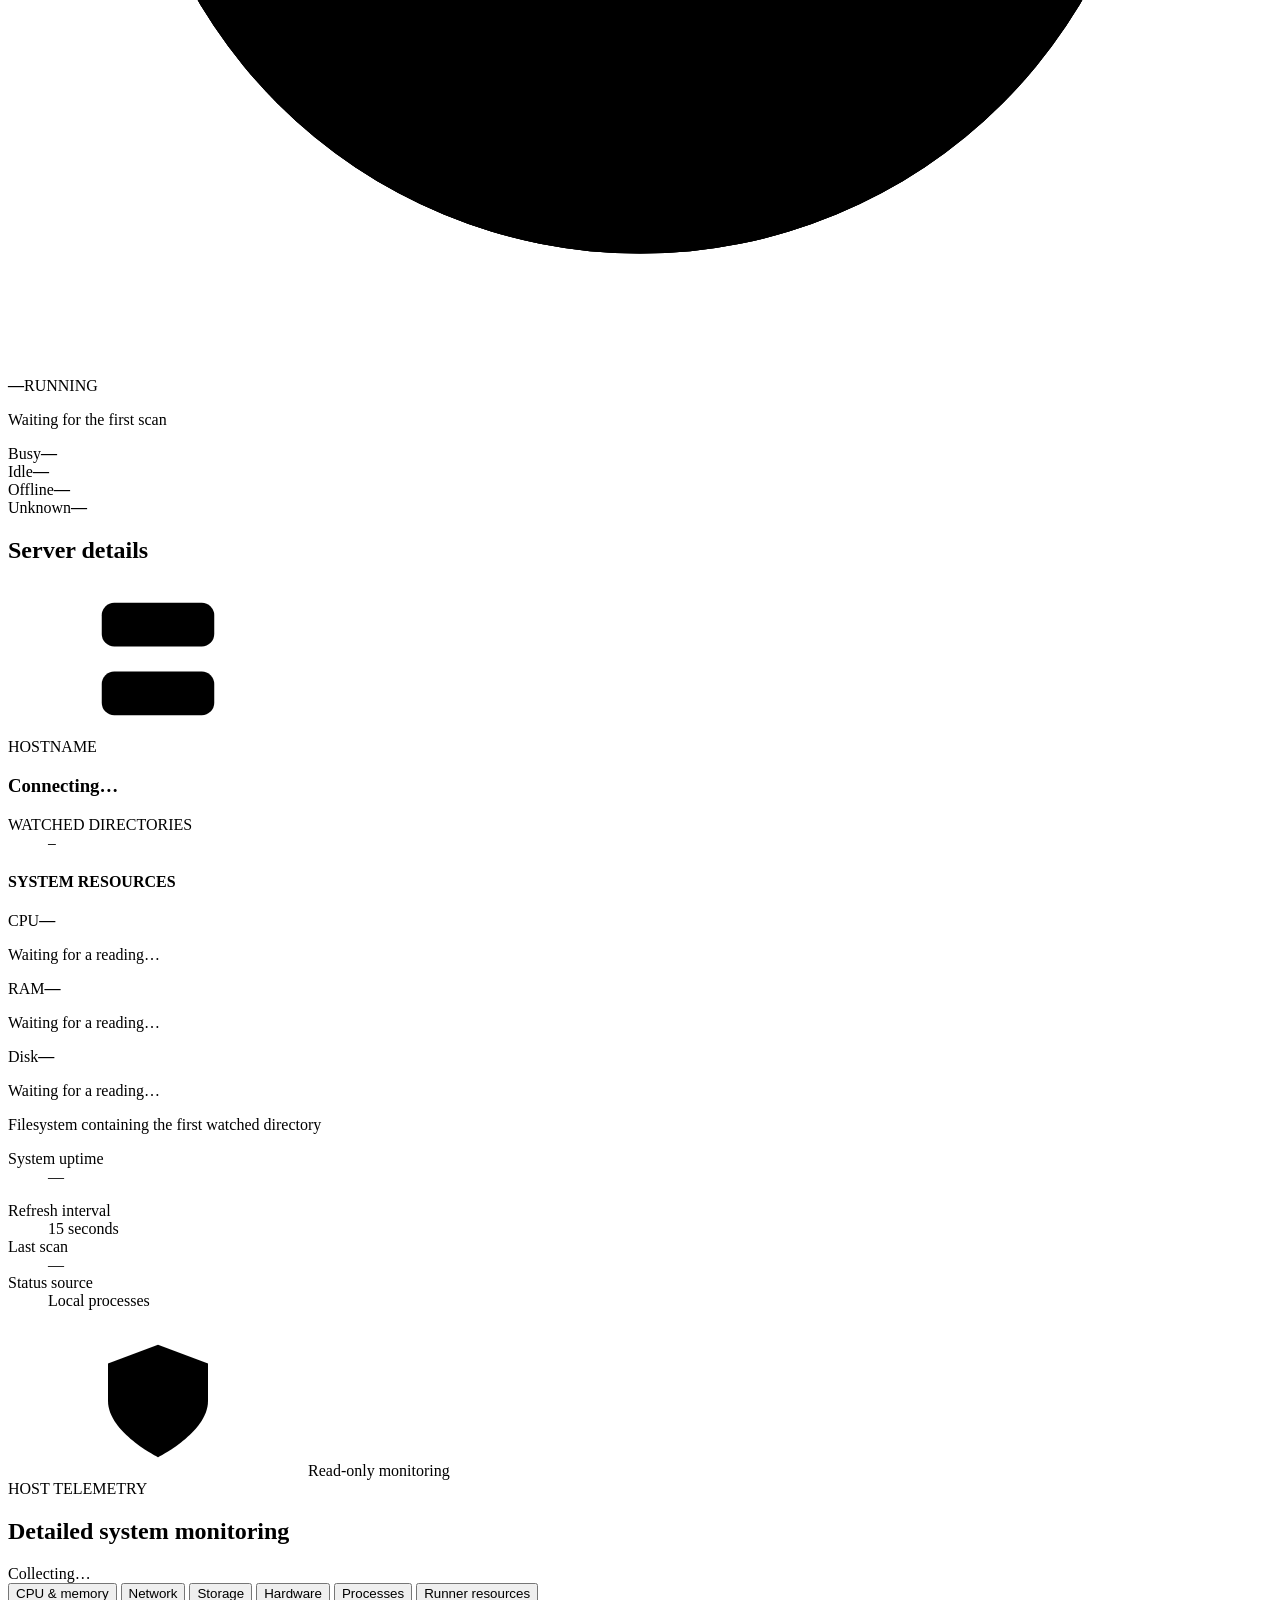
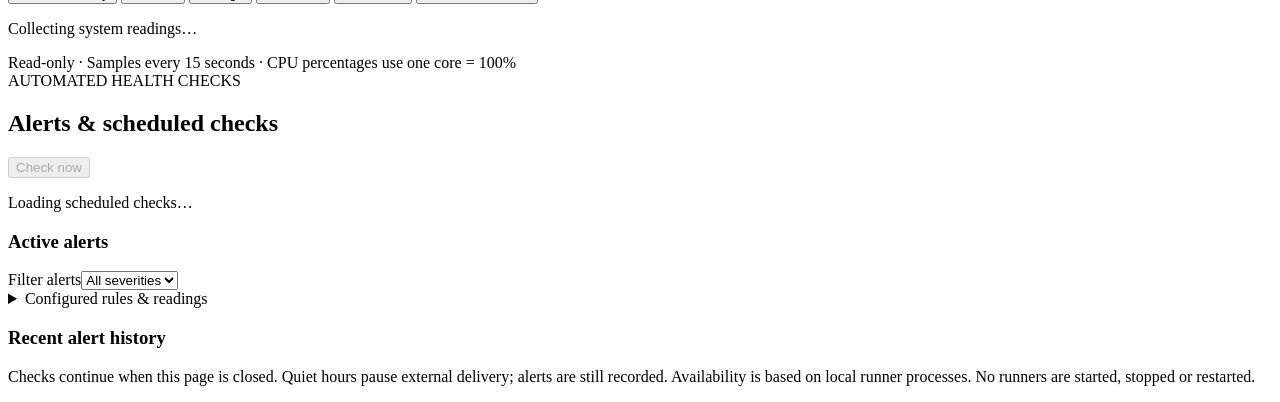
==== commit da73b706: "GitHub integration and access control" ====
--- a/wwwroot/index.html
+++ b/wwwroot/index.html
@@ -7,6 +7,7 @@
   <link rel="icon" href="data:image/svg+xml,%3Csvg xmlns='http://www.w3.org/2000/svg' viewBox='0 0 32 32'%3E%3Crect width='32' height='32' rx='6' fill='%232c8cff'/%3E%3Cpath d='m9 10 6 6-6 6m8 0h7' fill='none' stroke='white' stroke-width='2'/%3E%3C/svg%3E">
   <script src="/theme.js"></script>
   <link rel="stylesheet" href="/app.css">
+  <script src="/access.js" defer></script>
   <script src="/app.js" defer></script>
 </head>
 <body>
@@ -40,10 +41,12 @@
     <div class="workspace-tabs" role="tablist" aria-label="Workspace">
       <button id="workspace-tab-overview" class="workspace-tab" type="button" role="tab" aria-selected="true" aria-controls="workspace-overview" data-workspace="overview"><svg class="icon" aria-hidden="true"><use href="#icon-grid"/></svg>Overview</button>
       <button id="workspace-tab-history" class="workspace-tab" type="button" role="tab" aria-selected="false" aria-controls="workspace-history" tabindex="-1" data-workspace="history"><svg class="icon" viewBox="0 0 24 24" aria-hidden="true"><path d="M4 3v17h17M7 15l4-5 4 3 5-7"/></svg>History &amp; analytics</button>
+      <button id="workspace-tab-integration" class="workspace-tab" type="button" role="tab" aria-selected="false" aria-controls="workspace-integration" tabindex="-1" data-workspace="integration"><svg class="icon" aria-hidden="true"><use href="#icon-shield"/></svg>GitHub &amp; access</button>
     </div>
     <span class="connection"><i class="dot unknown" id="connection-dot" aria-hidden="true"></i><span id="connection">Connecting…</span></span>
   </div>
   <main>
+    <div id="access-session" class="access-session" hidden><span id="access-identity"></span><button id="access-logout" type="button">Sign out</button></div>
     <div id="demo" class="notice demo" hidden><strong>DEMO PREVIEW</strong><span>Sample data. Your server will show its own runners here.</span></div>
     <div id="message" class="notice" role="status" hidden></div>
     <section id="workspace-overview" role="tabpanel" aria-labelledby="workspace-tab-overview">
@@ -171,6 +174,21 @@
         <p class="detail-hint">Local availability measures running processes, not GitHub connectivity. Unknown states and collection gaps are excluded from percentages. Job records come from retained listener summaries; missing events can leave outcomes or durations unavailable. Outcome filters apply to the job list and CSV; charts and totals describe all outcomes.</p>
       </div>
     </section>
+    <section id="workspace-integration" class="panel" role="tabpanel" aria-labelledby="workspace-tab-integration" hidden>
+      <div class="panel-heading"><div><span class="field-label">CONNECTION &amp; PERMISSIONS</span><h2>GitHub &amp; access</h2></div></div>
+      <div class="monitor-content">
+        <p id="integration-warning" class="monitor-warning" role="status" hidden></p>
+        <div id="integration-summary" class="monitor-grid"></div>
+        <p id="integration-permissions" class="detail-hint"></p>
+        <div id="integration-admin" hidden>
+          <h3 class="monitor-subheading">GitHub runner connections</h3><div id="integration-runners"></div>
+          <p class="detail-hint">Runner API access uses the server's read-only GitHub token. GitHub sign-in identifies dashboard users and grants no access unless their numeric GitHub ID is explicitly allowed.</p>
+          <h3 class="monitor-subheading">Allowed accounts</h3><div id="integration-users"></div>
+          <p class="detail-hint">Manage accounts and roles in Access settings on the server, then restart. Viewer: monitoring, job summaries and history exports. Admin: also diagnostic logs, manual alert checks, integration details and access audit.</p>
+          <h3 class="monitor-subheading">Recent access activity</h3><div id="integration-audit"></div>
+        </div>
+      </div>
+    </section>
   </main>
   <dialog id="log-dialog" aria-labelledby="log-title">
     <div class="log-heading"><div><span class="field-label">RUNNER DIAGNOSTICS</span><h2 id="log-title">Runner logs</h2></div><button id="log-close" type="button" class="secondary-button" aria-label="Close logs">Close ✕</button></div>
@@ -190,5 +208,6 @@
   <script src="/history.js" defer></script>
   <script src="/alerts.js" defer></script>
   <script src="/workspace.js" defer></script>
+  <script src="/integration.js" defer></script>
 </body>
 </html>
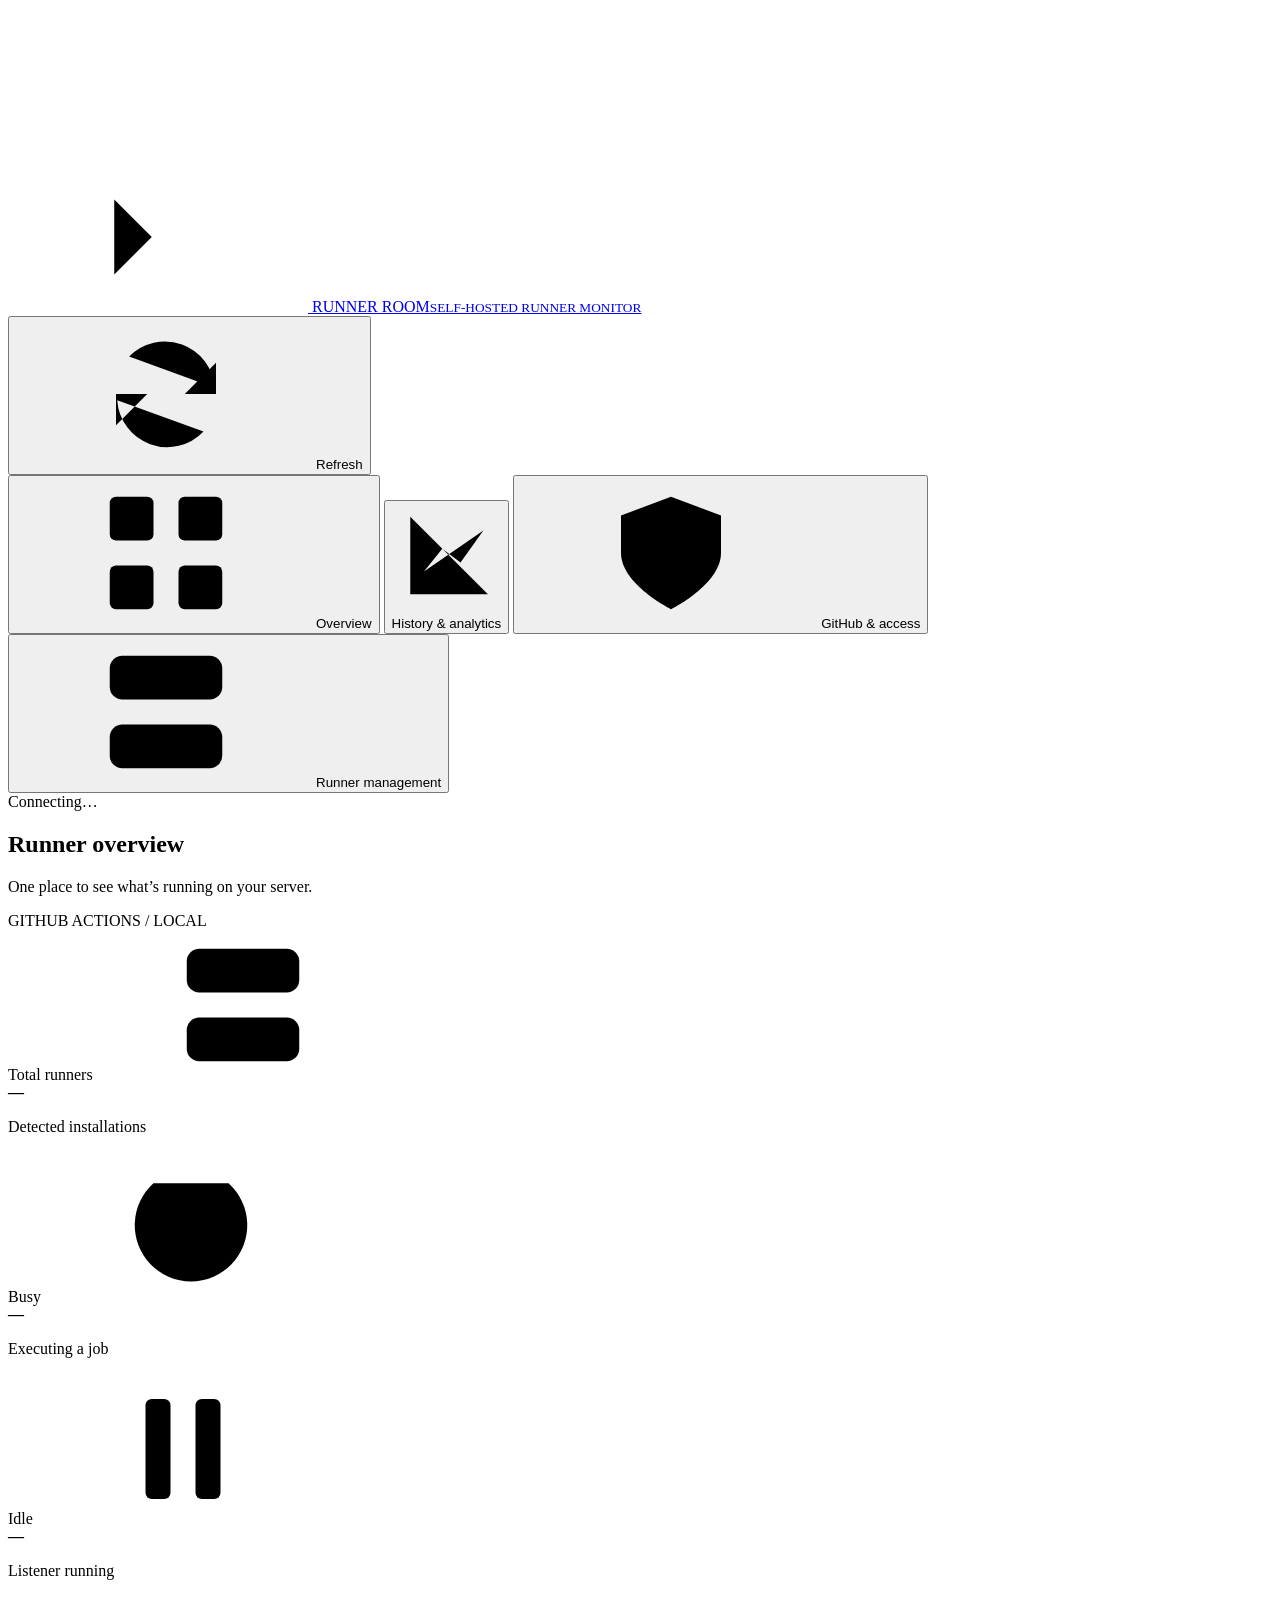
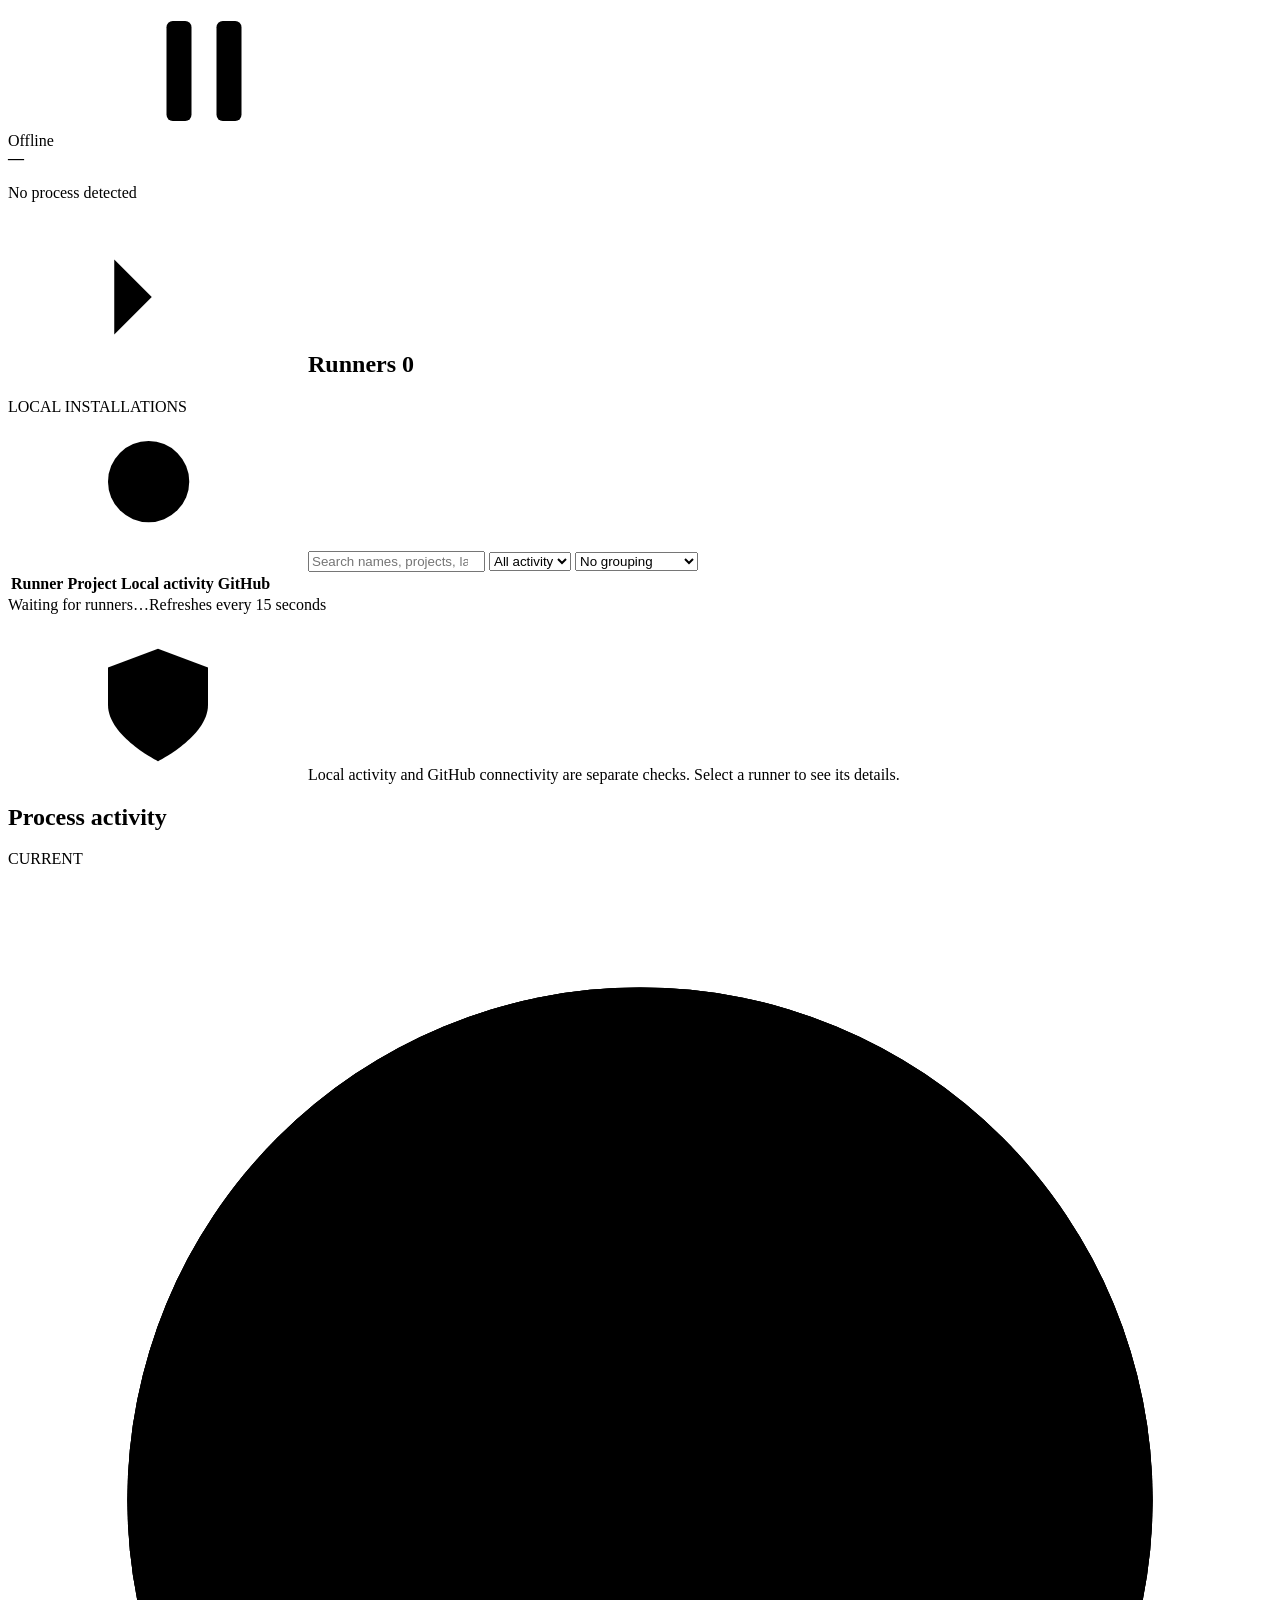
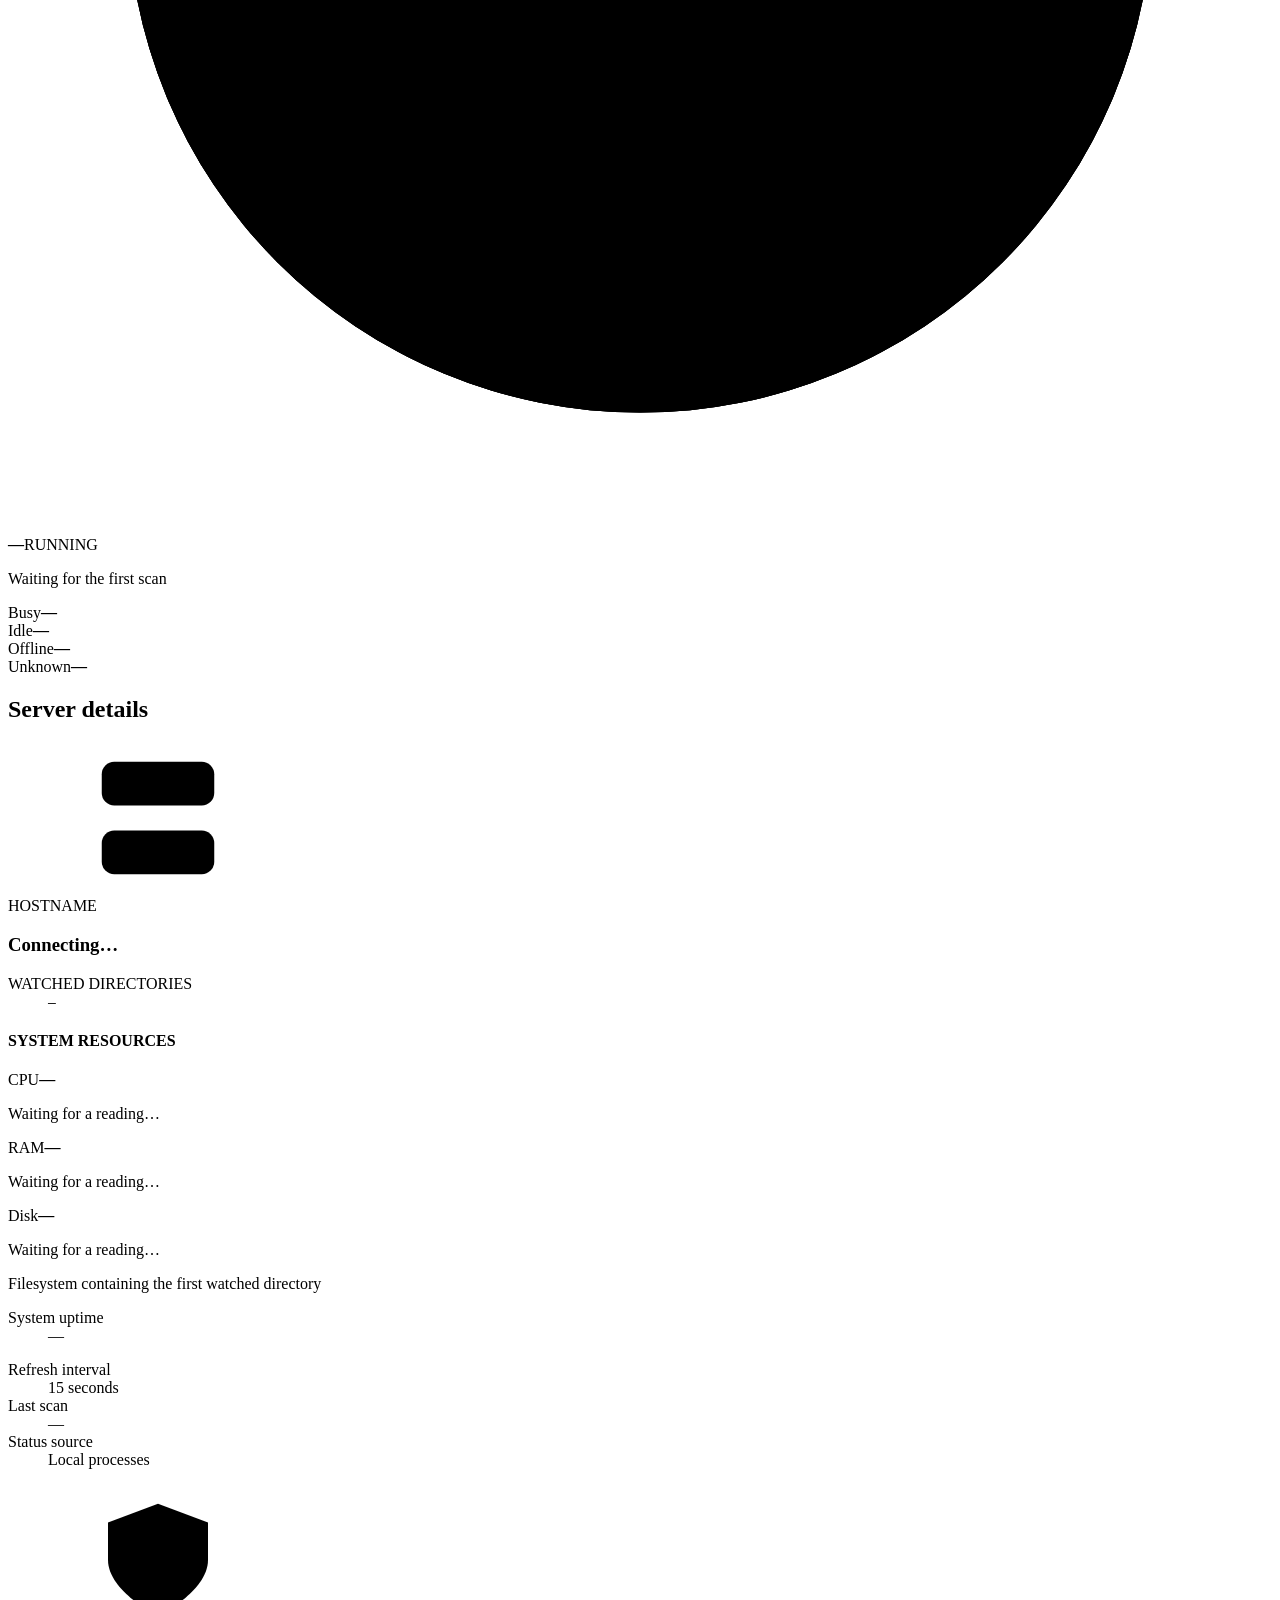
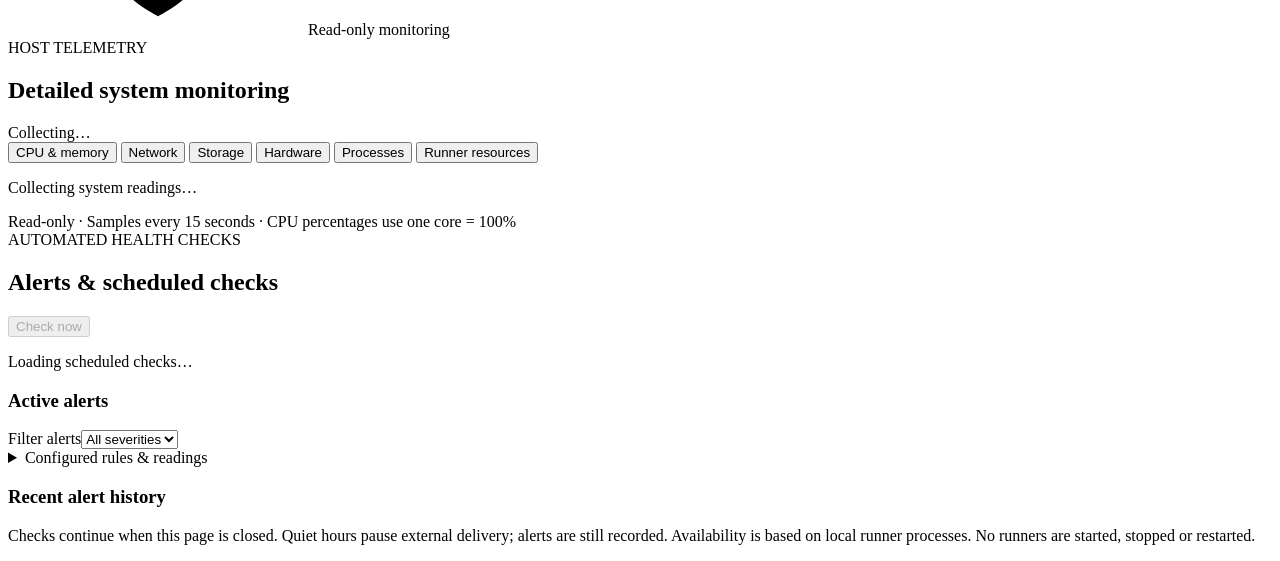
==== commit 5b001534: "Runner management" ====
--- a/wwwroot/index.html
+++ b/wwwroot/index.html
@@ -42,6 +42,7 @@
       <button id="workspace-tab-overview" class="workspace-tab" type="button" role="tab" aria-selected="true" aria-controls="workspace-overview" data-workspace="overview"><svg class="icon" aria-hidden="true"><use href="#icon-grid"/></svg>Overview</button>
       <button id="workspace-tab-history" class="workspace-tab" type="button" role="tab" aria-selected="false" aria-controls="workspace-history" tabindex="-1" data-workspace="history"><svg class="icon" viewBox="0 0 24 24" aria-hidden="true"><path d="M4 3v17h17M7 15l4-5 4 3 5-7"/></svg>History &amp; analytics</button>
       <button id="workspace-tab-integration" class="workspace-tab" type="button" role="tab" aria-selected="false" aria-controls="workspace-integration" tabindex="-1" data-workspace="integration"><svg class="icon" aria-hidden="true"><use href="#icon-shield"/></svg>GitHub &amp; access</button>
+      <button id="workspace-tab-management" class="workspace-tab" type="button" role="tab" aria-selected="false" aria-controls="workspace-management" tabindex="-1" data-workspace="management"><svg class="icon" aria-hidden="true"><use href="#icon-server"/></svg>Runner management</button>
     </div>
     <span class="connection"><i class="dot unknown" id="connection-dot" aria-hidden="true"></i><span id="connection">Connecting…</span></span>
   </div>
@@ -189,6 +190,57 @@
         </div>
       </div>
     </section>
+    <section id="workspace-management" class="panel management-panel" role="tabpanel" aria-labelledby="workspace-tab-management" hidden>
+      <div class="panel-heading"><div><span class="field-label">RUNNER LIFECYCLE</span><h2>Runner management</h2></div><button id="management-refresh" class="secondary-button" type="button">Refresh management</button></div>
+      <div class="monitor-content">
+        <p id="management-message" class="monitor-warning" role="status">Loading management settings…</p>
+        <div id="management-content" hidden>
+          <div id="management-summary" class="monitor-grid"></div>
+          <div class="management-toolbar"><button id="management-new" class="secondary-button" type="button">+ Create runners</button><button id="management-import-open" class="secondary-button" type="button">Import installation</button><button id="management-version" class="secondary-button" type="button">Check latest version</button><span id="management-latest" class="detail-hint"></span></div>
+          <details id="management-editor" class="management-section">
+            <summary id="management-editor-title">Create runners / pool template</summary>
+            <form id="management-form" class="management-form">
+              <label>Runner name / batch prefix<input id="mg-name" required maxlength="100" placeholder="build-linux"></label>
+              <label>GitHub scope<select id="mg-scope" required></select></label>
+              <label>Custom labels<input id="mg-labels" placeholder="home-lab, build"></label>
+              <label>Execution mode<select id="mg-mode"><option value="process">Managed process</option><option value="user-service">User systemd service</option><option value="system-service" disabled>Existing system service</option></select></label>
+              <label>Workspace folder<input id="mg-work" value="_work" required maxlength="100"></label>
+              <label>Local pool<input id="mg-pool" value="default" required maxlength="100"></label>
+              <label>GitHub group (organization only)<input id="mg-group" maxlength="100" placeholder="Default"></label>
+              <label>Number of runners<input id="mg-count" type="number" min="1" max="50" value="1" required></label>
+              <label>Crash retry limit<input id="mg-retries" type="number" min="0" max="20" value="3" required></label>
+              <label>Retry delay (seconds)<input id="mg-delay" type="number" min="5" max="3600" value="30" required></label>
+              <label class="management-check"><input id="mg-restore" type="checkbox" checked> Restore after restart</label>
+              <label class="management-check"><input id="mg-ephemeral" type="checkbox"> Ephemeral (one job)</label>
+              <label class="management-check"><input id="mg-no-update" type="checkbox"> Disable GitHub auto-update</label>
+              <label class="management-check"><input id="mg-start" type="checkbox" checked> Start after creation</label>
+              <div class="management-form-actions"><button id="mg-save" class="secondary-button" type="submit">Create runners</button><button id="mg-save-pool" class="secondary-button" type="button">Save pool template</button><button id="mg-reset" class="secondary-button" type="button">New runner</button></div>
+            </form>
+            <p class="detail-hint">Registration settings may unregister and re-register a runner after draining it. This changes its GitHub runner ID and leaves it stopped. Labels and retry settings update in place. Created installations can switch between process and user-service modes; imported modes are preserved.</p>
+          </details>
+          <details id="management-import" class="management-section"><summary>Import an existing installation</summary>
+            <form id="management-import-form" class="management-form"><label>Discovered installation<select id="mg-import-runner" required></select></label><label>Existing execution mode<select id="mg-import-mode"><option value="process">Process (no service)</option><option value="system-service">System systemd service</option><option value="user-service">User systemd service</option></select></label><button class="secondary-button" type="submit">Import into managed mode</button></form>
+            <p class="detail-hint">Import keeps the registration and files in place. Use the existing service mode. The dashboard account needs permission to control that service.</p>
+          </details>
+          <h3 class="monitor-subheading">Managed runners</h3>
+          <div class="management-toolbar"><label class="management-check"><input id="mg-select-all" type="checkbox"> Select all</label><label>Action<select id="mg-action"><option value="start">Start</option><option value="stop">Stop when idle</option><option value="restart">Drain &amp; restart</option><option value="drain">Drain for maintenance</option><option value="update">Drain &amp; update</option><option value="register">Register again</option><option value="unregister">Unregister</option><option value="remove">Remove</option></select></label><button id="mg-apply" class="secondary-button" type="button" disabled>Apply to selected</button></div>
+          <div id="management-runners"></div>
+          <p class="detail-hint">Drain waits for local and GitHub idle readings; busy or unknown readings block stopping. GitHub has no atomic pause API, so pause workflow producers for strict maintenance isolation. Removed managed folders are archived in .removed; imported folders are preserved.</p>
+          <details class="management-section" open><summary>Local runner pools</summary><div id="management-pools"></div><p class="detail-hint">Save a pool template above, then set its desired count. Scaling down drains and unregisters members. Counts refer to installations on this server.</p></details>
+          <details class="management-section"><summary>GitHub organization groups</summary>
+            <form id="management-group-form" class="management-form">
+              <label>Organization<input id="mg-org" placeholder="your-org" required></label><label>Action<select id="mg-group-action"><option value="list">List groups</option><option value="create">Create</option><option value="update">Update</option><option value="members">Replace runner membership</option><option value="delete">Delete</option></select></label>
+              <label>Group ID<input id="mg-group-id" type="number" min="1"></label><label>Group name<input id="mg-group-name" maxlength="100"></label><label>Visibility<select id="mg-visibility"><option value="private">Private repositories</option><option value="selected">Selected repositories</option><option value="all">All repositories</option></select></label><label>Selected repository IDs<input id="mg-repository-ids" placeholder="123, 456"></label><label>Runner IDs (replace membership)<input id="mg-runner-ids" placeholder="23, 24"></label><label class="management-check"><input id="mg-public" type="checkbox"> Allow public repositories</label><div class="management-form-actions"><button class="secondary-button" type="submit">Apply group action</button></div>
+            </form><div id="management-groups"></div>
+          </details>
+          <details class="management-section" open><summary>Workflow runs</summary>
+            <form id="management-workflow-form" class="management-form"><label>Repository<input id="mg-workflow-repo" placeholder="owner/repository" required></label><label>Run ID<input id="mg-run-id" type="number" min="1" required></label><label>Action<select id="mg-workflow-action"><option value="track">Track run</option><option value="rerun-failed">Rerun failed jobs</option><option value="rerun">Rerun all jobs</option><option value="cancel">Cancel run</option></select></label><button class="secondary-button" type="submit">Apply workflow action</button></form>
+            <div id="management-workflows"></div><p class="detail-hint">Attempts and results are refreshed from GitHub every 30 seconds. Reruns can take a moment to appear. Actions require a permitted repository and a token with Actions write access.</p>
+          </details>
+          <h3 class="monitor-subheading">Operation history</h3><div id="management-operations" aria-live="polite"></div>
+        </div>
+      </div>
+    </section>
   </main>
   <dialog id="log-dialog" aria-labelledby="log-title">
     <div class="log-heading"><div><span class="field-label">RUNNER DIAGNOSTICS</span><h2 id="log-title">Runner logs</h2></div><button id="log-close" type="button" class="secondary-button" aria-label="Close logs">Close ✕</button></div>
@@ -209,5 +261,6 @@
   <script src="/alerts.js" defer></script>
   <script src="/workspace.js" defer></script>
   <script src="/integration.js" defer></script>
+  <script src="/management.js" defer></script>
 </body>
 </html>
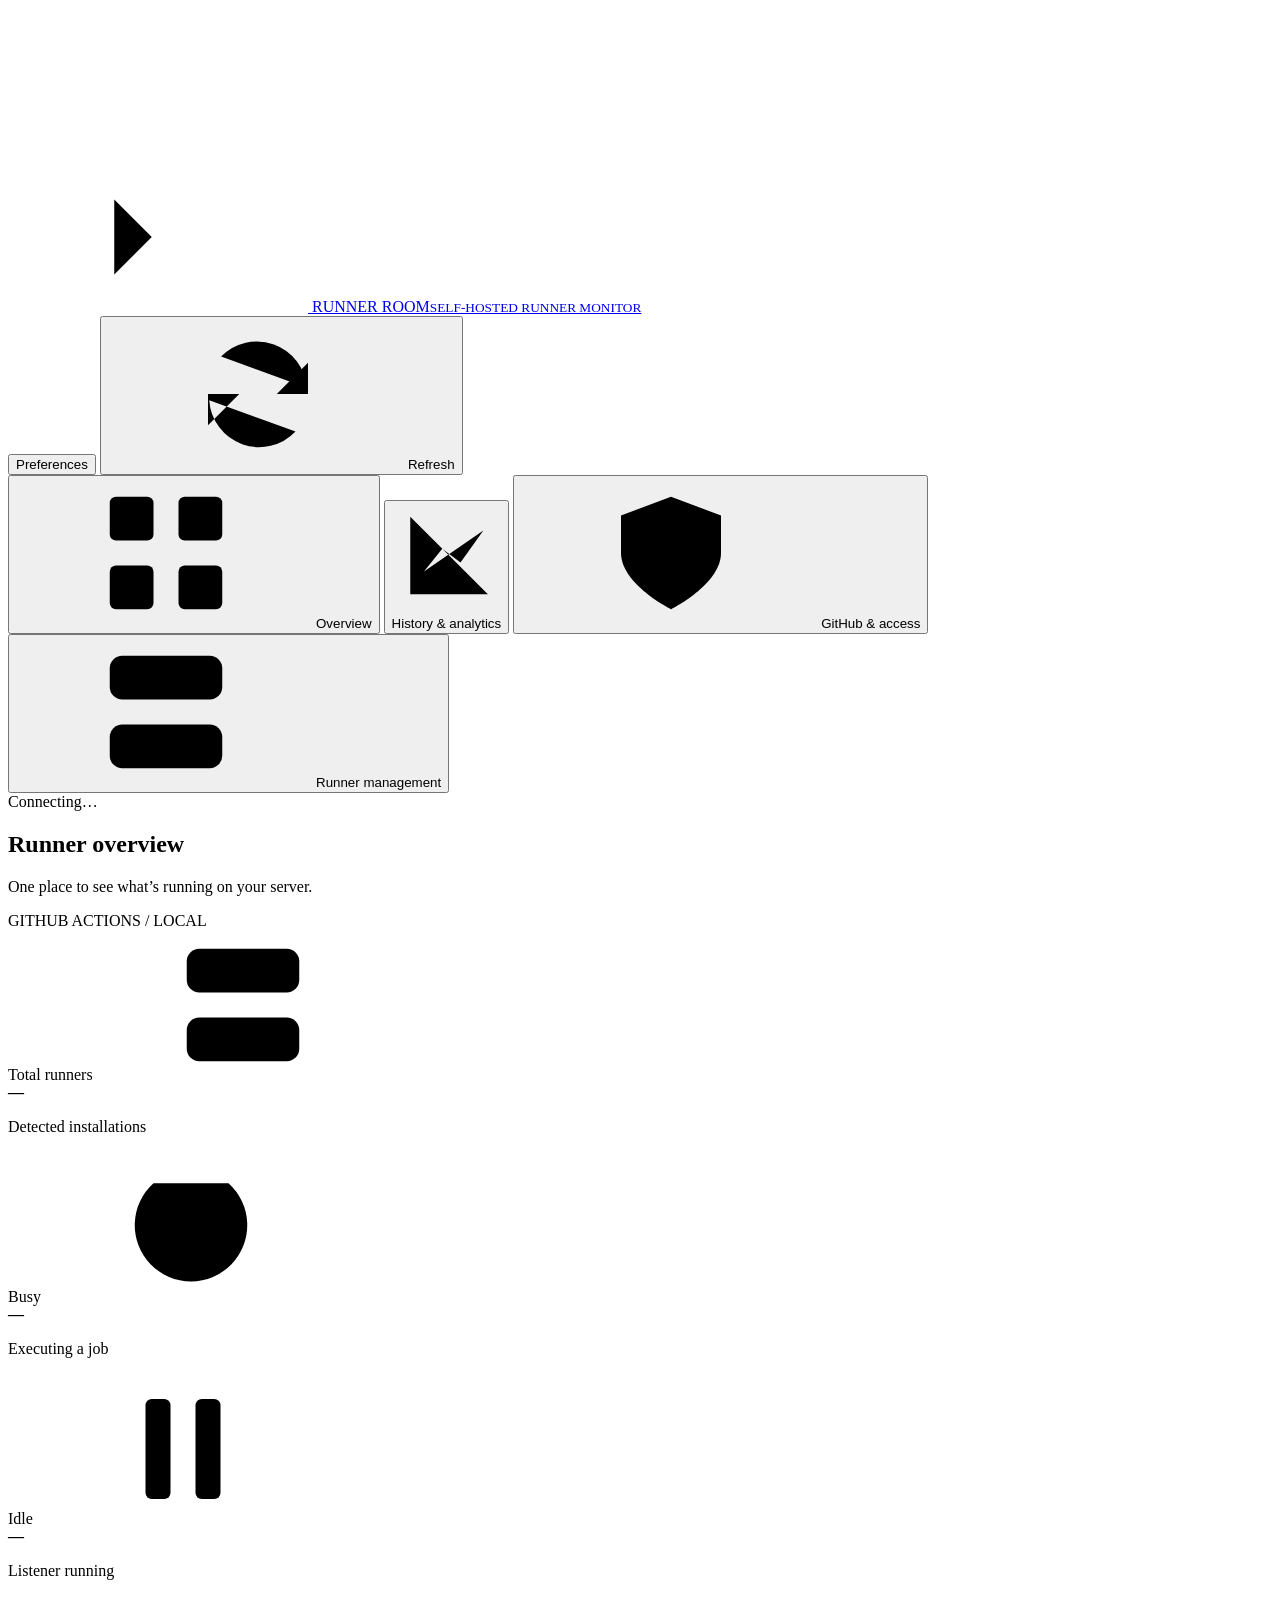
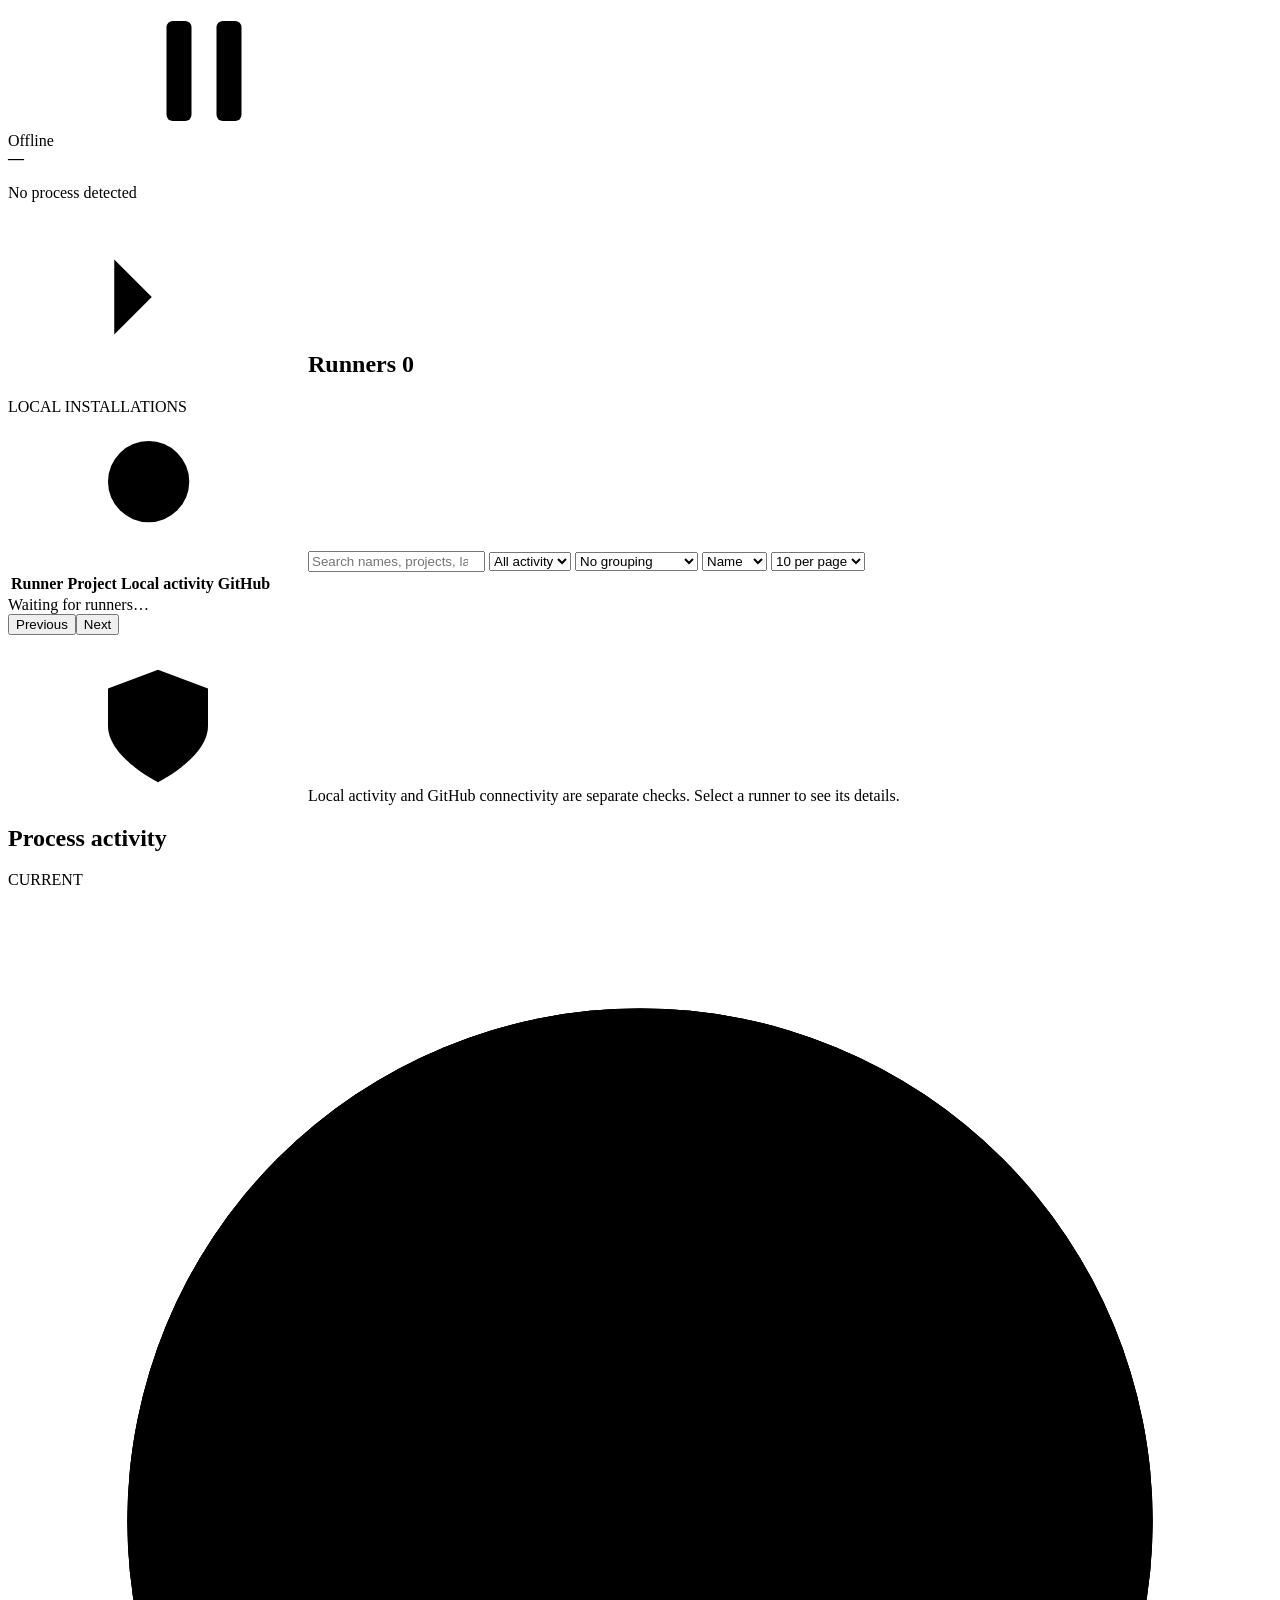
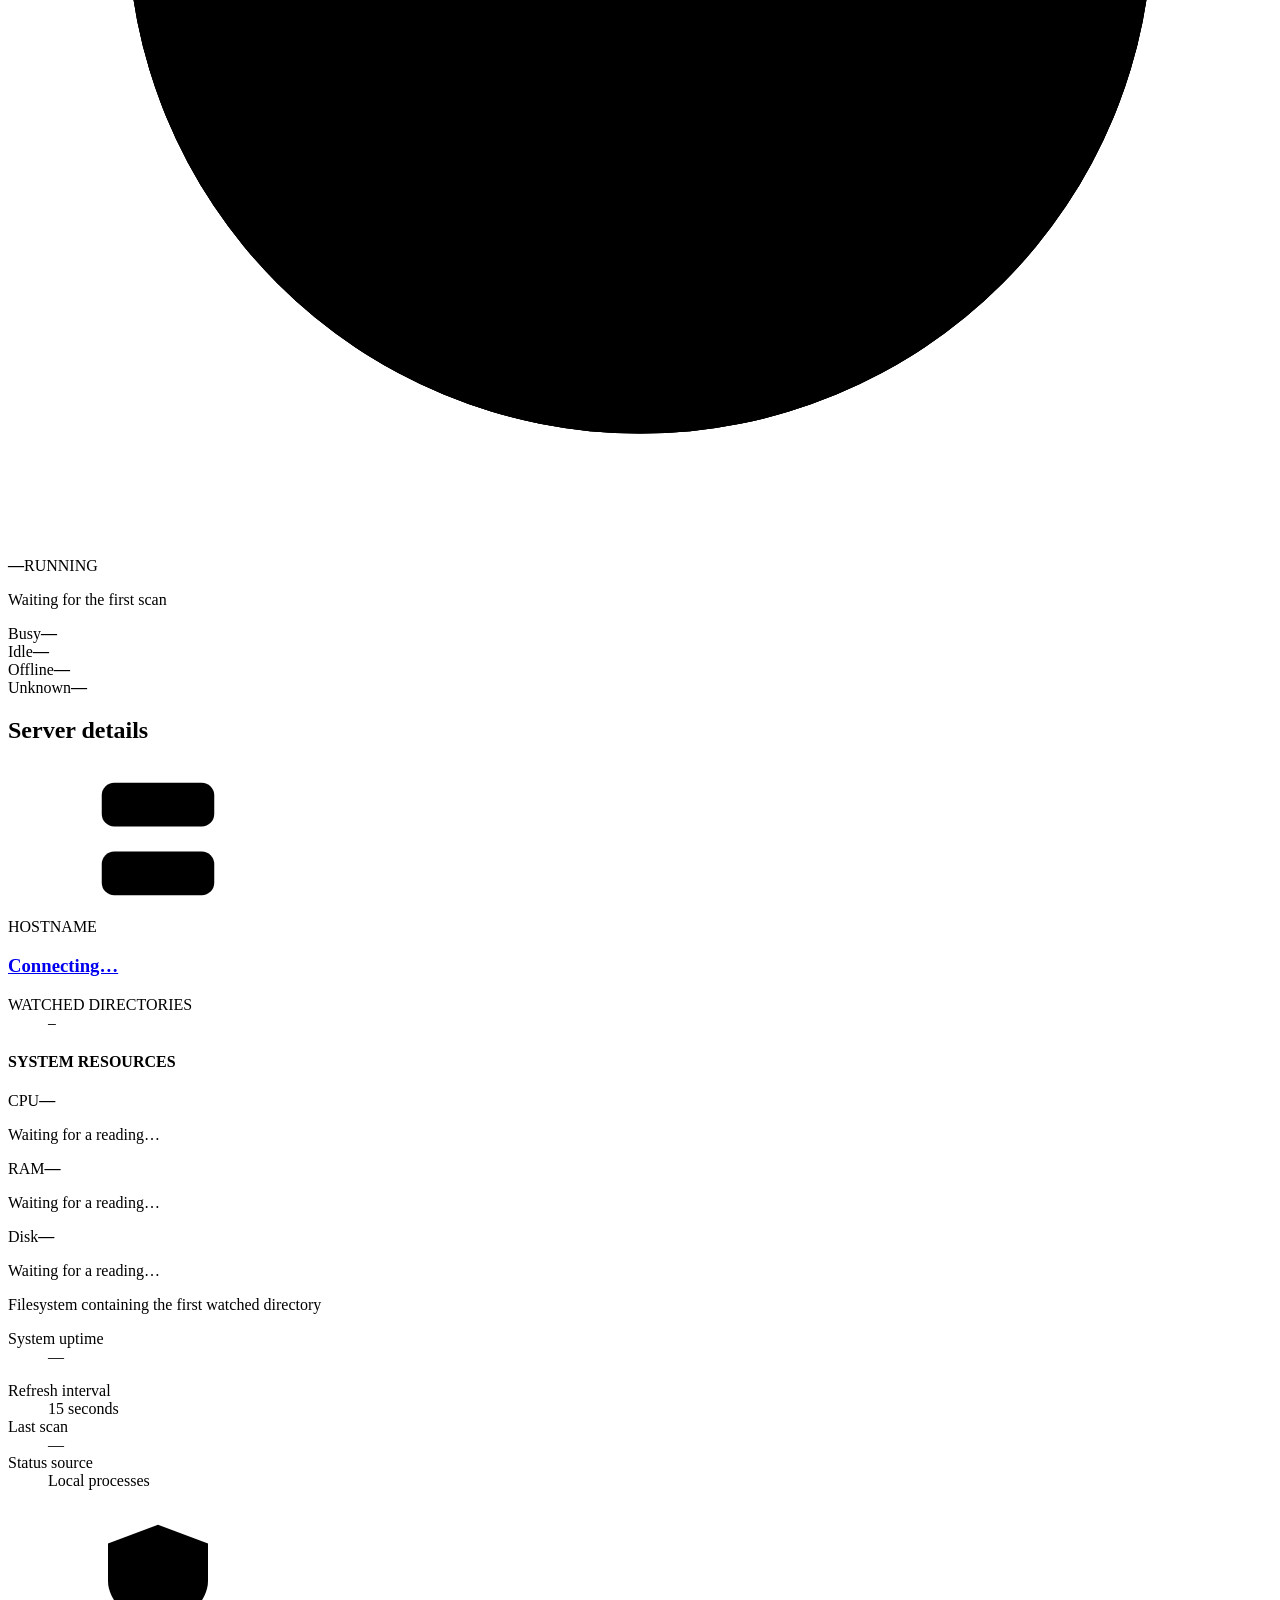
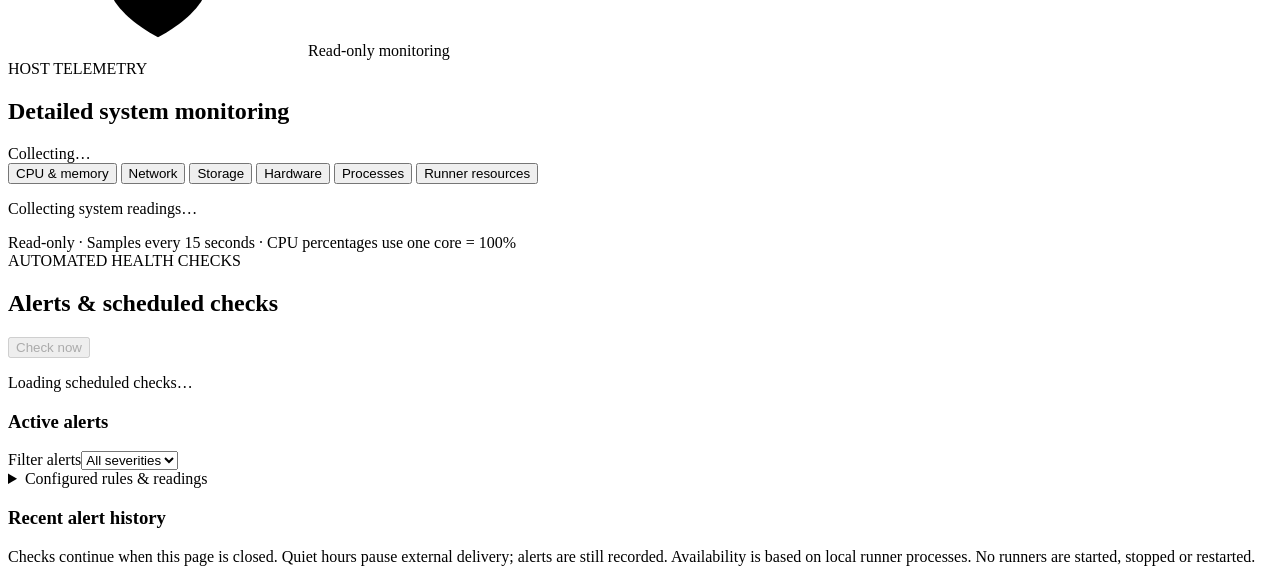
==== commit 8134a8e9: "Add dashboard customization and alternative interfaces" ====
--- a/wwwroot/index.html
+++ b/wwwroot/index.html
@@ -5,6 +5,10 @@
   <meta name="viewport" content="width=device-width, initial-scale=1">
   <title>Runner Room</title>
   <link rel="icon" href="data:image/svg+xml,%3Csvg xmlns='http://www.w3.org/2000/svg' viewBox='0 0 32 32'%3E%3Crect width='32' height='32' rx='6' fill='%232c8cff'/%3E%3Cpath d='m9 10 6 6-6 6m8 0h7' fill='none' stroke='white' stroke-width='2'/%3E%3C/svg%3E">
+  <meta name="theme-color" content="#202a35">
+  <link rel="manifest" href="/manifest.webmanifest">
+  <link rel="apple-touch-icon" href="/icons/icon-192.png">
+  <script src="/preferences.js"></script>
   <script src="/theme.js"></script>
   <link rel="stylesheet" href="/app.css">
   <script src="/access.js" defer></script>
@@ -29,6 +33,7 @@
       <span>RUNNER ROOM<small>SELF-HOSTED RUNNER MONITOR</small></span>
     </a>
     <div class="topbar-actions">
+      <button id="preferences-open" class="theme-toggle" type="button">Preferences</button>
       <button id="theme-toggle" class="theme-toggle" type="button" hidden>
         <svg class="icon sun" aria-hidden="true"><use href="#icon-sun"/></svg>
         <svg class="icon moon" aria-hidden="true"><use href="#icon-moon"/></svg>
@@ -66,10 +71,12 @@
             <label class="search"><svg class="icon" aria-hidden="true"><use href="#icon-search"/></svg><input id="search" type="search" aria-label="Search runners" placeholder="Search names, projects, labels…" autocomplete="off"></label>
             <select id="status-filter" aria-label="Filter runners by status"><option value="all">All activity</option><option value="busy">Busy</option><option value="idle">Idle</option><option value="offline">Offline</option><option value="unknown">Unknown</option></select>
             <select id="group-by" aria-label="Group runners"><option value="none">No grouping</option><option value="repository">By repository</option><option value="organization">By organization</option><option value="host">By machine</option><option value="group">By custom group</option><option value="runnerGroup">By runner group</option></select>
+            <select id="runner-sort" aria-label="Sort runners"><option value="name">Name</option><option value="status">Status</option><option value="uptime">Uptime</option></select>
+            <select id="runner-page-size" aria-label="Runners per page"><option value="10">10 per page</option><option value="25">25 per page</option><option value="50">50 per page</option><option value="all">All runners</option></select>
           </div>
           <div class="table-wrap"><table><thead><tr><th scope="col">Runner</th><th scope="col" class="target-column">Project</th><th scope="col">Local activity</th><th scope="col">GitHub</th></tr></thead><tbody id="runners"></tbody></table></div>
           <div id="empty" class="empty" hidden><svg class="icon" aria-hidden="true"><use href="#icon-search"/></svg><h3 id="empty-title">No runners yet</h3><p id="empty-description"></p></div>
-          <div class="table-footer"><span id="visible-count">Waiting for runners…</span><span>Refreshes every 15 seconds</span></div>
+          <div class="table-footer"><span id="visible-count">Waiting for runners…</span><div class="page-controls"><button id="runner-previous" type="button">Previous</button><span id="runner-page"></span><button id="runner-next" type="button">Next</button></div></div>
         </section>
         <p class="status-note"><svg class="icon" aria-hidden="true"><use href="#icon-shield"/></svg>Local activity and GitHub connectivity are separate checks. Select a runner to see its details.</p>
       </div>
@@ -88,7 +95,7 @@
         <section class="panel server-panel" aria-labelledby="server-title">
           <div class="panel-heading"><h2 id="server-title">Server details</h2><svg class="icon" aria-hidden="true"><use href="#icon-server"/></svg></div>
           <div class="server-body">
-            <span class="field-label">HOSTNAME</span><h3 id="host">Connecting…</h3>
+            <span class="field-label">HOSTNAME</span><h3><a id="host" href="#/server" data-no-translate>Connecting…</a></h3>
             <dl><div class="directory-field"><dt>WATCHED DIRECTORIES</dt><dd><code id="root">—</code></dd></div></dl>
             <section class="system-info" aria-labelledby="system-title">
               <h4 id="system-title">SYSTEM RESOURCES</h4>
@@ -241,7 +248,30 @@
         </div>
       </div>
     </section>
+    <section id="workspace-detail" class="panel detail-page" hidden aria-labelledby="detail-title">
+      <div class="panel-heading"><a href="#overview">← Overview</a><span id="detail-checked" class="panel-caption"></span></div>
+      <div class="detail-page-body"><h1 id="detail-title" data-no-translate>Details</h1><p id="detail-message" role="status"></p><div id="detail-content"></div></div>
+    </section>
   </main>
+  <button id="exit-tv" class="secondary-button" type="button" hidden>Exit TV mode</button>
+  <dialog id="preferences-dialog" aria-labelledby="preferences-title">
+    <div class="panel-heading"><h2 id="preferences-title">Preferences</h2><button id="preferences-close" type="button">Close ✕</button></div>
+    <div class="preferences-body">
+      <p class="detail-hint">Saved in this browser. No credentials or monitoring data are stored in these preferences.</p>
+      <div class="preference-grid">
+        <label>Theme<select id="pref-theme"><option value="dark">Dark</option><option value="light">Light</option><option value="system">System</option><option value="night">Night</option></select></label>
+        <label>Language<select id="pref-language"><option value="en">English</option><option value="pt-PT">Português</option></select></label>
+        <label>Date format<select id="pref-dateFormat"><option value="locale">Local format</option><option value="iso">YYYY-MM-DD</option></select></label>
+        <label>Clock<select id="pref-clock"><option value="24">24 hours</option><option value="12">12 hours</option></select></label>
+        <label>Time zone<select id="pref-timeZone"><option value="local">Local time</option><option value="UTC">UTC</option></select></label>
+        <label>Display mode<select id="pref-display"><option value="normal">Standard</option><option value="compact">Compact</option><option value="tv">TV / wall display</option></select></label>
+      </div>
+      <div class="preference-actions"><button id="edit-layout" type="button" aria-pressed="false">Edit layout</button><button id="fullscreen" type="button">Full screen</button><button id="install-app" type="button">Install app</button></div>
+      <p id="install-message" class="detail-hint" role="status">Installation needs HTTPS or localhost. Use your browser’s install menu; on iPhone, Share → Add to Home Screen.</p>
+      <h3>Visible widgets</h3><div id="widget-list"></div>
+      <button id="reset-preferences" type="button">Reset preferences</button>
+    </div>
+  </dialog>
   <dialog id="log-dialog" aria-labelledby="log-title">
     <div class="log-heading"><div><span class="field-label">RUNNER DIAGNOSTICS</span><h2 id="log-title">Runner logs</h2></div><button id="log-close" type="button" class="secondary-button" aria-label="Close logs">Close ✕</button></div>
     <p class="detail-hint log-description">Local listener and worker diagnostics. Multiline payloads are omitted and common secrets are masked. Review before sharing.</p>
@@ -262,5 +292,8 @@
   <script src="/workspace.js" defer></script>
   <script src="/integration.js" defer></script>
   <script src="/management.js" defer></script>
+  <script src="/dashboard.js" defer></script>
+  <script src="/details.js" defer></script>
+  <script src="/i18n.js" defer></script>
 </body>
 </html>
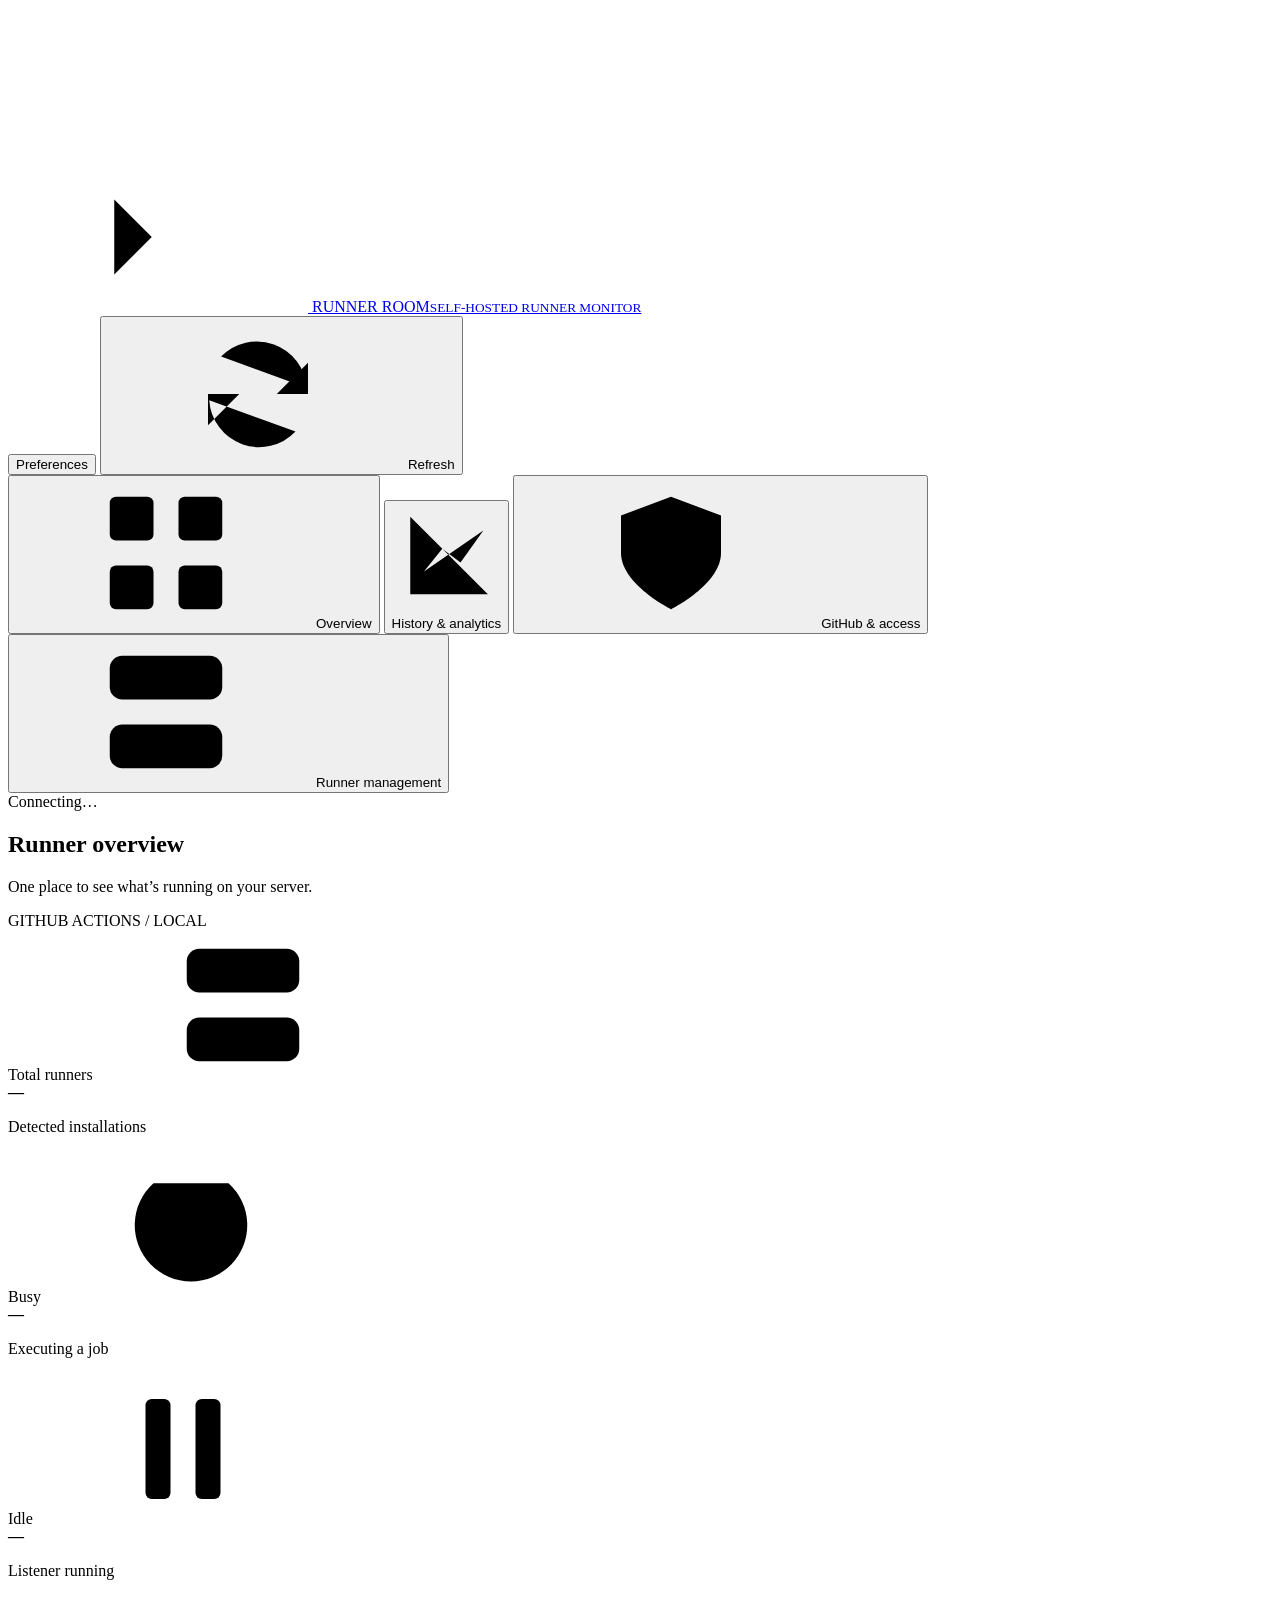
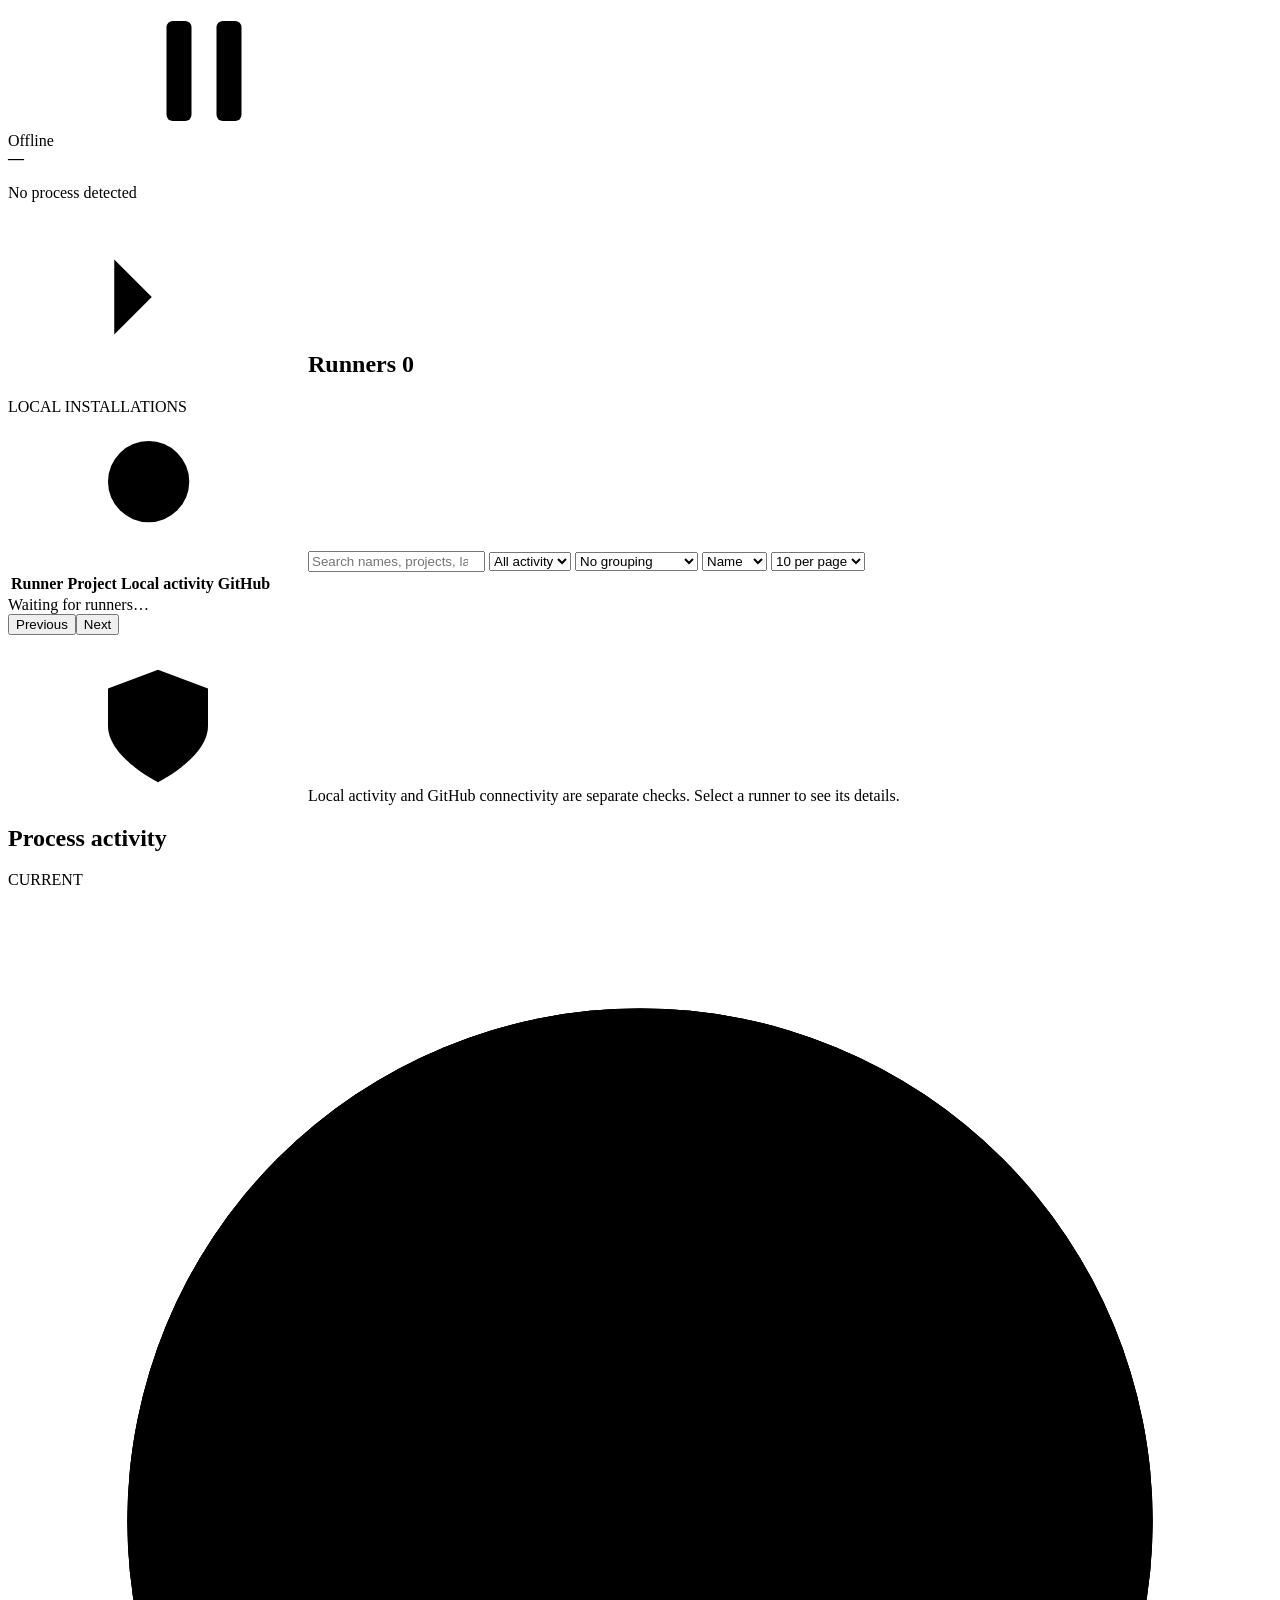
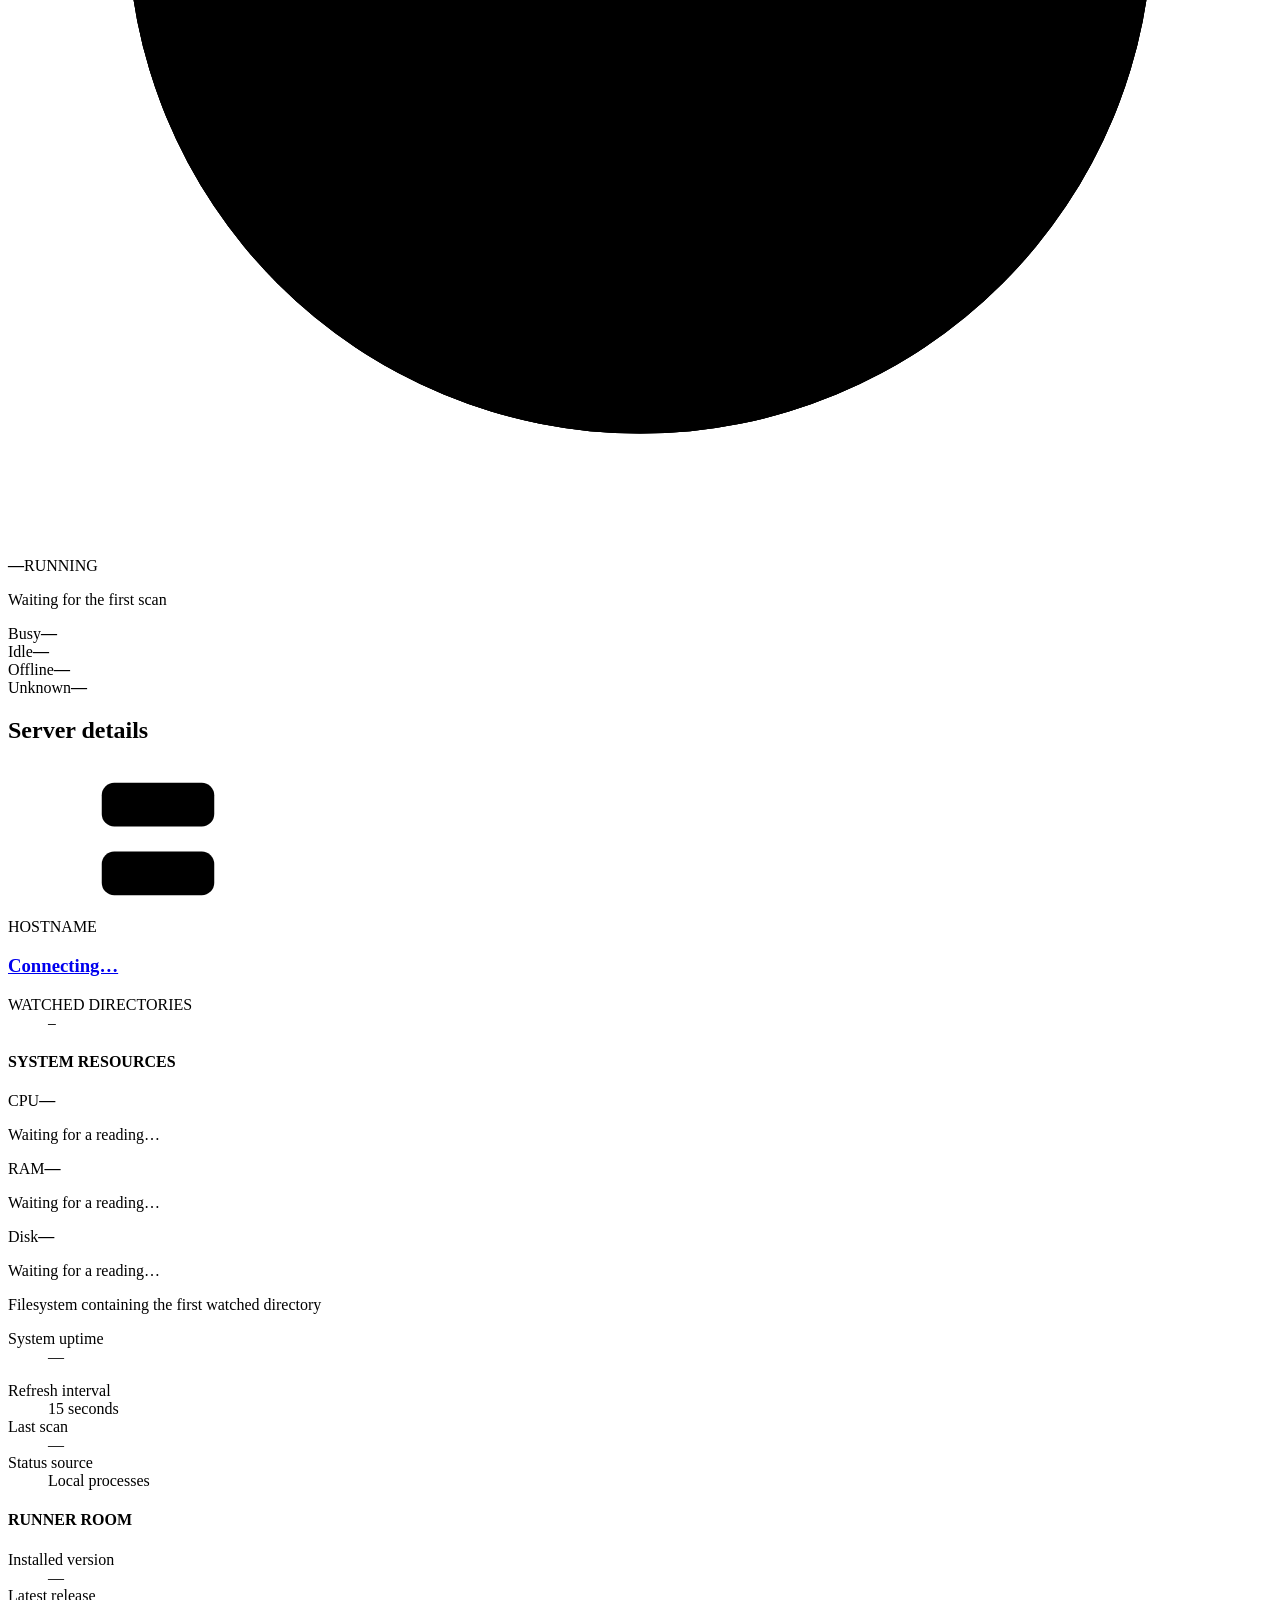
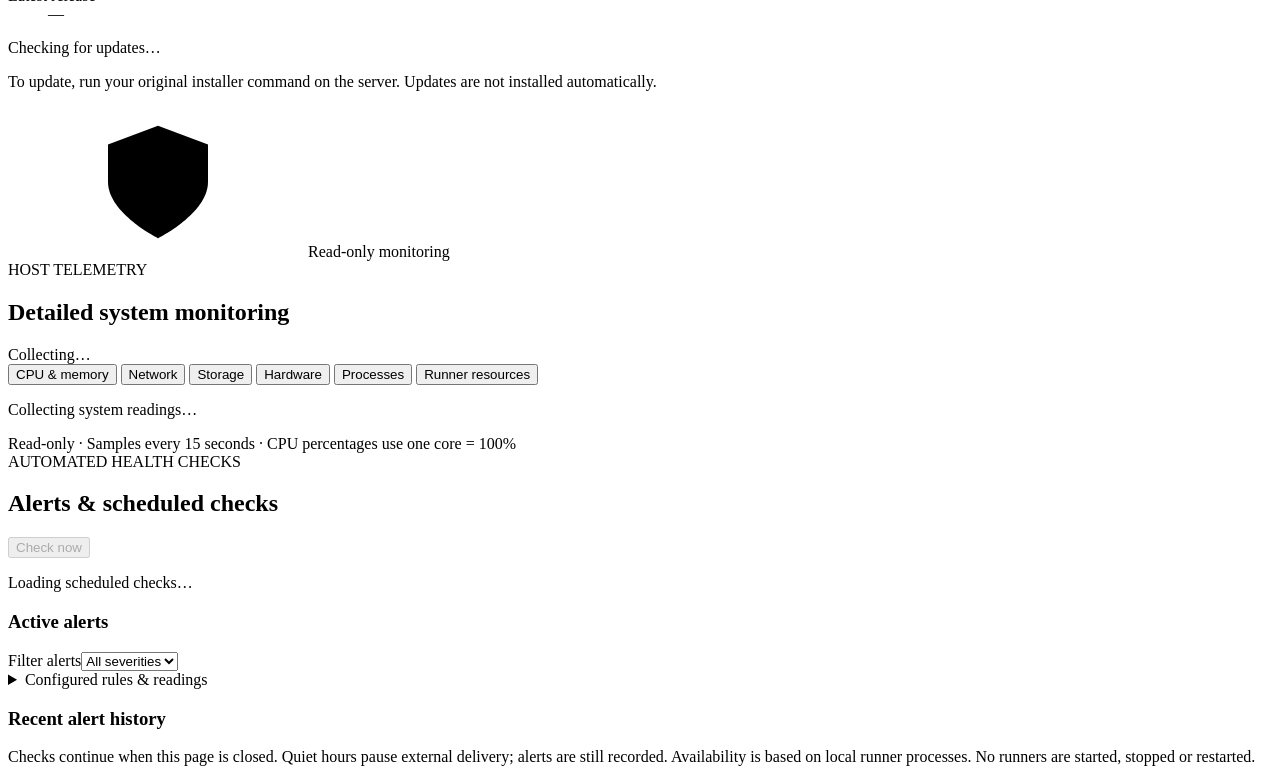
==== commit 77b92f21: "Display application update availability and uninstall command" ====
--- a/wwwroot/index.html
+++ b/wwwroot/index.html
@@ -33,6 +33,7 @@
       <span>RUNNER ROOM<small>SELF-HOSTED RUNNER MONITOR</small></span>
     </a>
     <div class="topbar-actions">
+      <a id="app-update-indicator" class="app-update-indicator" target="_blank" rel="noopener noreferrer" hidden>Update available</a>
       <button id="preferences-open" class="theme-toggle" type="button">Preferences</button>
       <button id="theme-toggle" class="theme-toggle" type="button" hidden>
         <svg class="icon sun" aria-hidden="true"><use href="#icon-sun"/></svg>
@@ -119,6 +120,15 @@
               <dl><div><dt>System uptime</dt><dd id="system-uptime">—</dd></div></dl>
             </section>
             <dl class="monitor-details"><div><dt>Refresh interval</dt><dd>15 seconds</dd></div><div><dt>Last scan</dt><dd id="updated">—</dd></div><div><dt>Status source</dt><dd>Local processes</dd></div></dl>
+            <section class="application-info" aria-labelledby="app-update-title">
+              <h4 id="app-update-title">RUNNER ROOM</h4>
+              <dl><div><dt>Installed version</dt><dd id="app-installed-version">—</dd></div><div><dt>Latest release</dt><dd id="app-latest-version">—</dd></div></dl>
+              <p id="app-update-status" class="app-update-status" role="status">Checking for updates…</p>
+              <p id="app-update-message" class="detail-hint"></p>
+              <p id="app-update-checked" class="detail-hint"></p>
+              <a id="app-release-link" class="project-link" target="_blank" rel="noopener noreferrer" hidden>View release notes ↗</a>
+              <p class="detail-hint">To update, run your original installer command on the server. Updates are not installed automatically.</p>
+            </section>
           </div>
           <div class="server-footer"><svg class="icon" aria-hidden="true"><use href="#icon-shield"/></svg>Read-only monitoring</div>
         </section>
@@ -292,6 +302,7 @@
   <script src="/workspace.js" defer></script>
   <script src="/integration.js" defer></script>
   <script src="/management.js" defer></script>
+  <script src="/application-updates.js" defer></script>
   <script src="/dashboard.js" defer></script>
   <script src="/details.js" defer></script>
   <script src="/i18n.js" defer></script>
